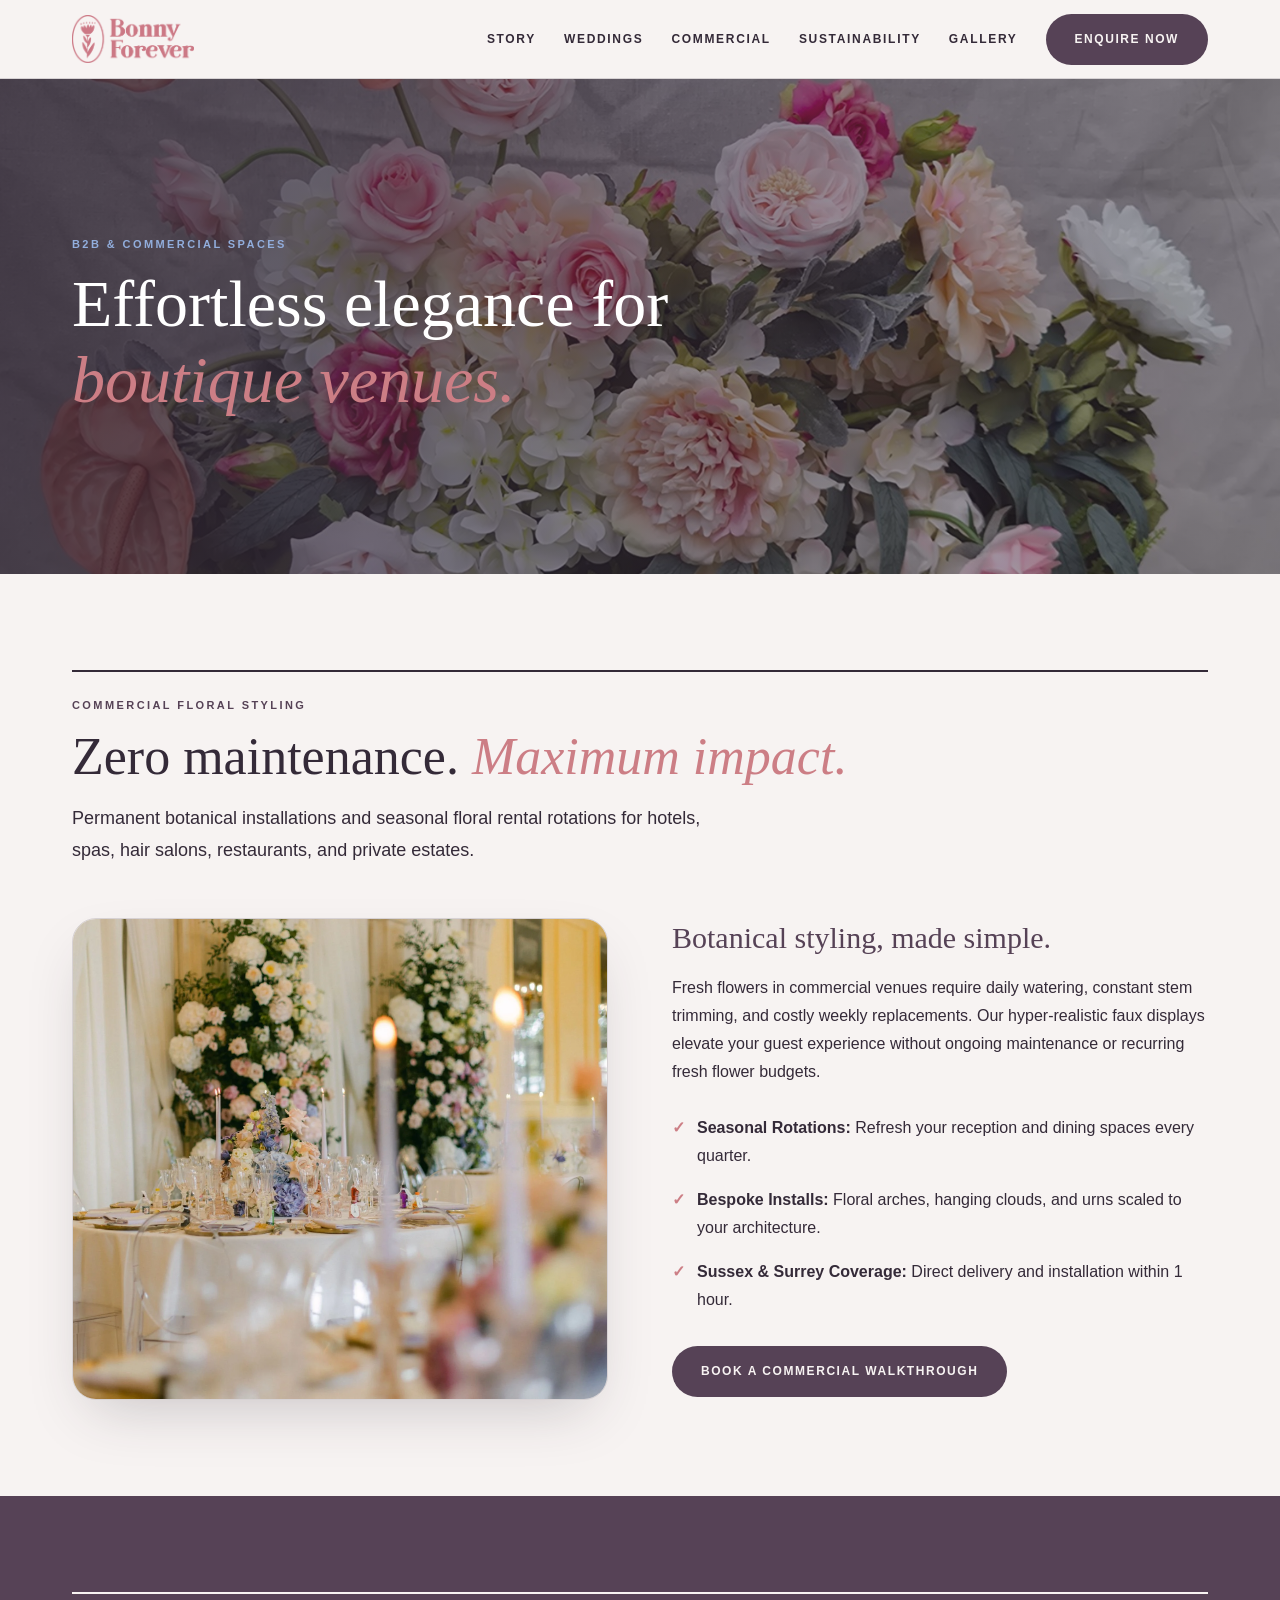
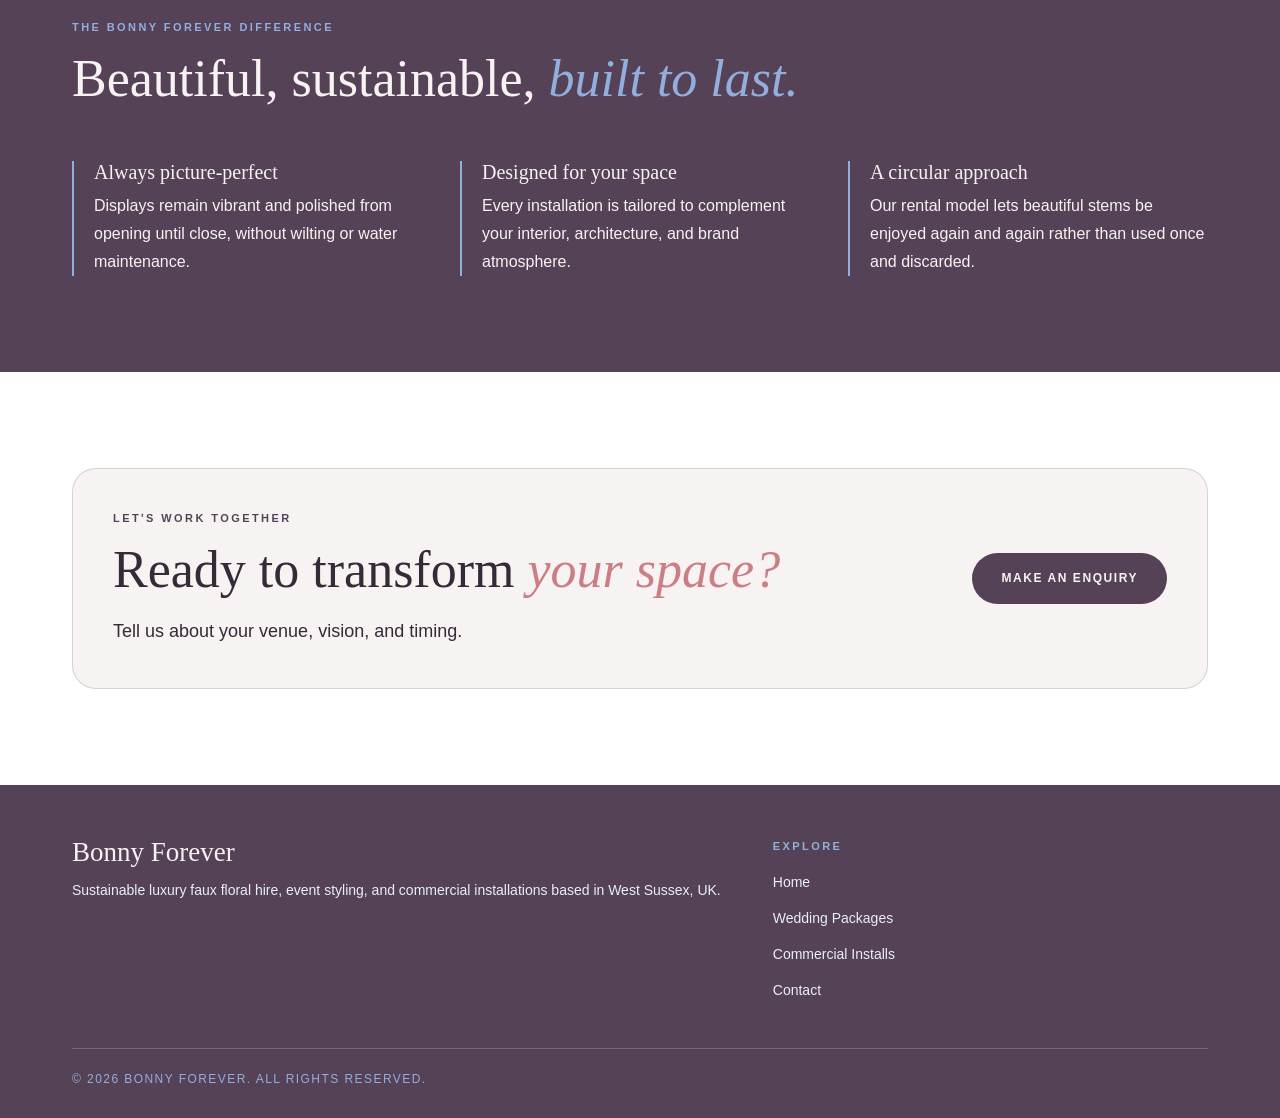
==== site/commercial.html @ a1e6e817 "Restructure into site/ and design-system/ with separate CSS, JS and images - Extract all 33 base64 d" ====
<!DOCTYPE html>
<html lang="en-GB">
<head>
<meta charset="UTF-8">
<meta name="viewport" content="width=device-width, initial-scale=1.0">
<title>Commercial Floral Styling | Bonny Forever</title>
<link rel="stylesheet" href="css/commercial.css">
</head>
<body>
<header><div class="wrap"><div class="nav"><a class="logo" href="index.html" aria-label="Bonny Forever home"><img src="images/logo-pink.png" alt="Bonny Forever"></a><nav><a href="index.html#about">Story</a><a href="weddings.html">Weddings</a><a href="commercial.html">Commercial</a><a href="index.html#sustainability">Sustainability</a><a href="index.html#gallery">Gallery</a><a class="btn btn-primary" href="index.html#contact">Enquire Now</a></nav></div></div></header>
<main>
<section class="hero"><img src="images/crate-anthuriums-roses.jpg" alt="Bonny Forever commercial floral installation"><div class="wrap"><span class="eyebrow">B2B &amp; Commercial Spaces</span><h1>Effortless elegance for <em>boutique venues.</em></h1></div></section>
<section><div class="wrap"><div class="section-head"><span class="eyebrow" style="color:var(--grape)">Commercial Floral Styling</span><h2>Zero maintenance. <em>Maximum impact.</em></h2><p class="lead">Permanent botanical installations and seasonal floral rental rotations for hotels, spas, hair salons, restaurants, and private estates.</p></div><div class="grid"><div class="image-card"><img src="images/wedding-reception-hollyclark.webp" alt="Luxury Bonny Forever floral styling"></div><div class="copy"><h3>Botanical styling, made simple.</h3><p>Fresh flowers in commercial venues require daily watering, constant stem trimming, and costly weekly replacements. Our hyper-realistic faux displays elevate your guest experience without ongoing maintenance or recurring fresh flower budgets.</p><ul class="features"><li><span class="tick">✓</span><span><strong>Seasonal Rotations:</strong> Refresh your reception and dining spaces every quarter.</span></li><li><span class="tick">✓</span><span><strong>Bespoke Installs:</strong> Floral arches, hanging clouds, and urns scaled to your architecture.</span></li><li><span class="tick">✓</span><span><strong>Sussex &amp; Surrey Coverage:</strong> Direct delivery and installation within 1 hour.</span></li></ul><a class="btn btn-primary" href="index.html#contact">Book a Commercial Walkthrough</a></div></div></div></section>
<section class="why"><div class="wrap"><div class="section-head"><span class="eyebrow">The Bonny Forever Difference</span><h2>Beautiful, sustainable, <em>built to last.</em></h2></div><div class="pillars"><div class="pillar"><h3>Always picture-perfect</h3><p>Displays remain vibrant and polished from opening until close, without wilting or water maintenance.</p></div><div class="pillar"><h3>Designed for your space</h3><p>Every installation is tailored to complement your interior, architecture, and brand atmosphere.</p></div><div class="pillar"><h3>A circular approach</h3><p>Our rental model lets beautiful stems be enjoyed again and again rather than used once and discarded.</p></div></div></div></section>
<section class="contact"><div class="wrap"><div class="contact-box"><div><span class="eyebrow" style="color:var(--grape)">Let's work together</span><h2>Ready to transform <em>your space?</em></h2><p class="lead">Tell us about your venue, vision, and timing.</p></div><a class="btn btn-primary" href="index.html#contact">Make an Enquiry</a></div></div></section>
</main>
<footer><div class="wrap"><div class="footer-grid"><div><h3>Bonny Forever</h3><p>Sustainable luxury faux floral hire, event styling, and commercial installations based in West Sussex, UK.</p></div><div><span class="eyebrow">Explore</span><ul><li><a href="index.html">Home</a></li><li><a href="weddings.html">Wedding Packages</a></li><li><a href="commercial.html">Commercial Installs</a></li><li><a href="index.html#contact">Contact</a></li></ul></div></div><div class="footer-bottom">© 2026 Bonny Forever. All rights reserved.</div></div></footer>
</body>
</html>
---- site/css/commercial.css ----
/* commercial.html only. This page was built separately and does not use styles.css. Moved from inline <style>, unchanged. */

:root { --grape:#564256; --ink:#342A38; --rose:#CC7E85; --paper:#F7F3F2; --white:#fff; --wisteria:#92AEDD; --maxw:1200px; --rule:1px solid rgba(52,42,56,.16); }
* { box-sizing:border-box; margin:0; padding:0; }
html { scroll-behavior:smooth; }
body { font-family:Arial, Helvetica, sans-serif; color:var(--ink); background:var(--paper); line-height:1.75; font-size:16px; }
.wrap { max-width:var(--maxw); margin:0 auto; padding:0 32px; }
header { position:sticky; top:0; z-index:10; background:rgba(247,243,242,.96); border-bottom:var(--rule); }
.nav { height:78px; display:flex; justify-content:space-between; align-items:center; gap:24px; }
.logo img { display:block; height:48px; width:auto; }
nav { display:flex; align-items:center; gap:28px; }
nav a { color:var(--ink); text-decoration:none; font-size:12px; font-weight:600; text-transform:uppercase; letter-spacing:.14em; }
nav a:hover { color:var(--rose); }
.btn { display:inline-flex; justify-content:center; align-items:center; padding:14px 28px; border-radius:999px; border:1px solid transparent; text-decoration:none; font-weight:600; font-size:12px; text-transform:uppercase; letter-spacing:.13em; transition:.2s; }
.btn-primary { color:var(--paper); background:var(--grape); }
.btn-primary:hover { background:var(--ink); transform:translateY(-2px); }
.hero { min-height:46vh; position:relative; display:flex; align-items:center; overflow:hidden; color:#fff; }
.hero img { position:absolute; inset:0; height:100%; width:100%; object-fit:cover; }
.hero:after { content:''; position:absolute; inset:0; background:linear-gradient(90deg,rgba(52,42,56,.82),rgba(52,42,56,.38)); }
.hero .wrap { position:relative; z-index:1; width:100%; padding-top:60px; padding-bottom:60px; }
.eyebrow { font-size:11px; letter-spacing:.22em; text-transform:uppercase; font-weight:700; color:var(--wisteria); display:block; margin-bottom:12px; }
h1,h2,h3 { font-family:Georgia, 'Times New Roman', serif; font-weight:400; line-height:1.15; }
h1 { max-width:760px; font-size:clamp(40px,6vw,66px); }
h1 em,h2 em { color:var(--rose); font-weight:400; }
section { padding:96px 0; }
.section-head { border-top:2px solid var(--ink); padding-top:24px; margin-bottom:52px; }
h2 { font-size:clamp(34px,4.5vw,52px); margin-bottom:16px; }
.lead { max-width:65ch; font-size:18px; }
.grid { display:grid; grid-template-columns:1fr 1fr; gap:64px; align-items:center; }
.image-card { overflow:hidden; border:var(--rule); border-radius:24px; box-shadow:0 24px 60px -20px rgba(52,42,56,.25); }
.image-card img { display:block; height:100%; width:100%; min-height:480px; object-fit:cover; }
.copy h3 { color:var(--grape); font-size:30px; margin-bottom:18px; }
.copy p { margin-bottom:18px; }
.features { list-style:none; margin:28px 0 32px; }
.features li { display:flex; gap:12px; margin-bottom:16px; }
.tick { color:var(--rose); font-weight:bold; }
.why { background:var(--grape); color:var(--paper); }
.why .section-head { border-top-color:var(--paper); }
.why h2 em { color:var(--wisteria); }
.pillars { display:grid; grid-template-columns:repeat(3,1fr); gap:28px; }
.pillar { border-left:2px solid var(--wisteria); padding-left:20px; }
.pillar h3 { font-size:20px; margin-bottom:8px; }
.contact { background:#fff; }
.contact-box { display:flex; flex-wrap:wrap; justify-content:space-between; align-items:center; gap:28px; padding:40px; background:var(--paper); border:var(--rule); border-radius:24px; }
footer { background:var(--grape); color:var(--paper); padding:52px 0 28px; }
.footer-grid { display:grid; grid-template-columns:1.5fr 1fr; gap:48px; }
footer h3 { font-size:27px; margin-bottom:10px; }
footer p, footer a { color:#e9eef8; font-size:14px; text-decoration:none; }
footer ul { list-style:none; } footer li { margin-bottom:8px; }
.footer-bottom { border-top:1px solid rgba(255,255,255,.2); margin-top:36px; padding-top:20px; color:var(--wisteria); font-size:12px; letter-spacing:.12em; text-transform:uppercase; }
@media(max-width:800px) { .wrap { padding:0 20px; } nav { display:none; } section { padding:70px 0; } .grid,.pillars,.footer-grid { grid-template-columns:1fr; gap:34px; } .image-card img { min-height:320px; } .hero { min-height:42vh; } }
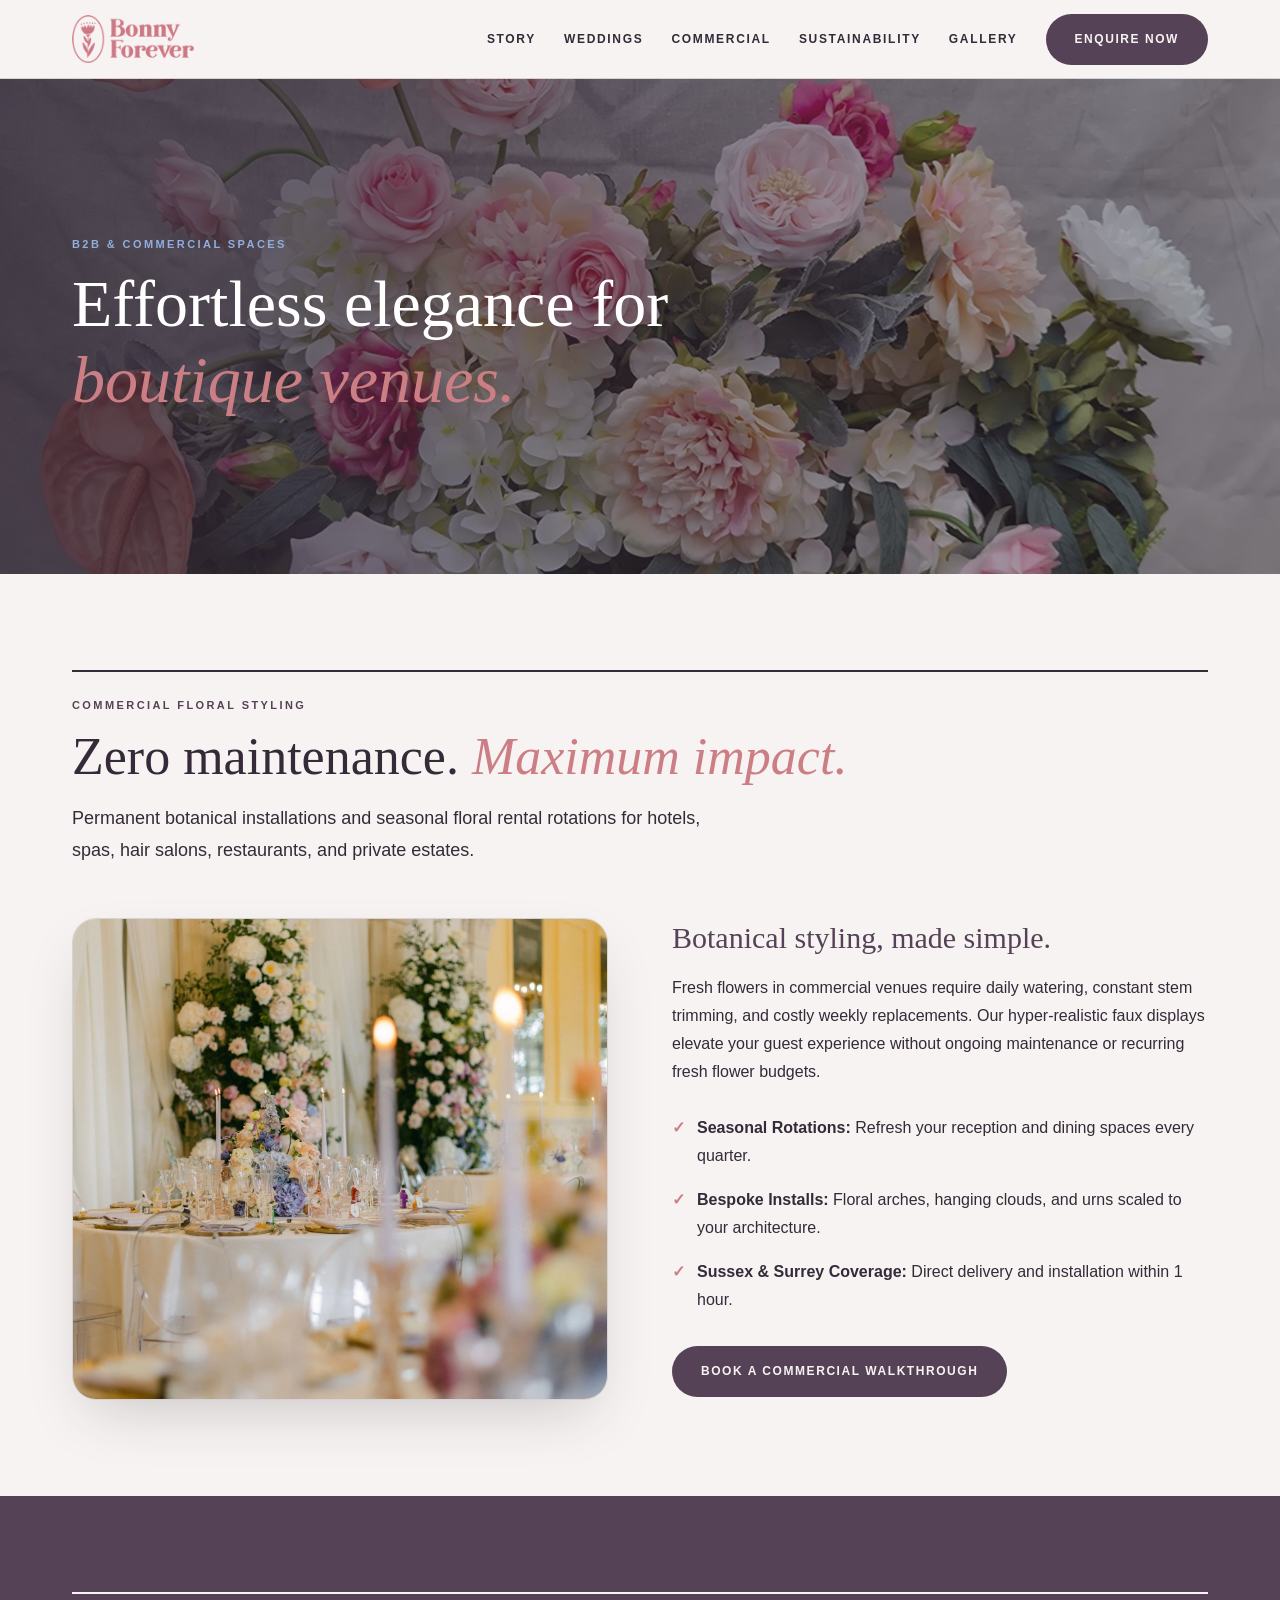
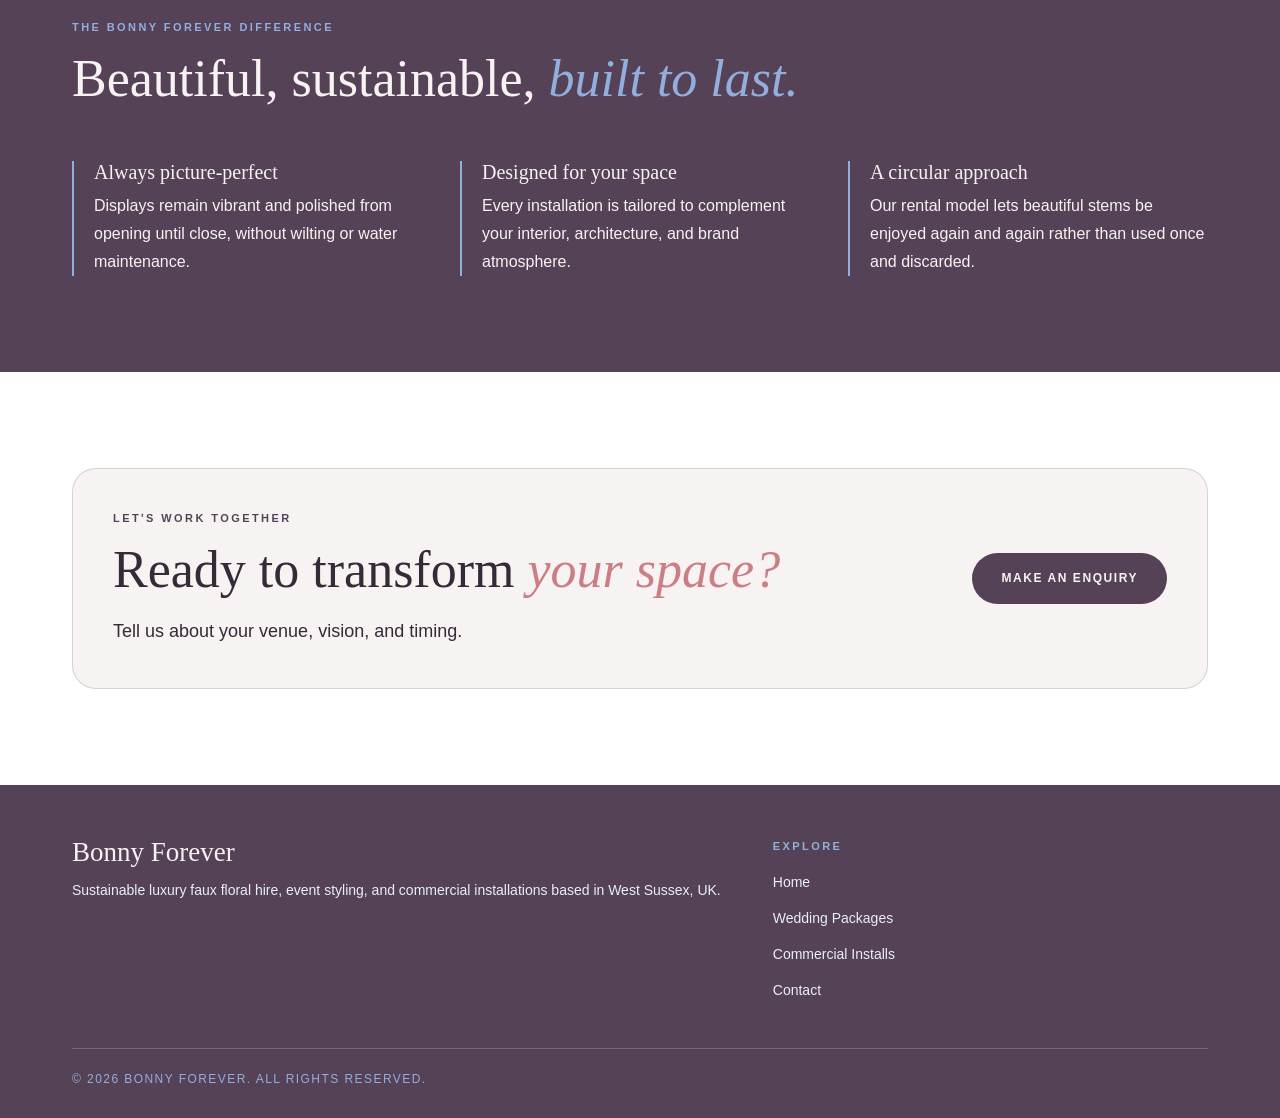
==== commit b67872cc: "Optimise images, add lazy loading, fix alt text, add favicon and share tags Images - Re-encode the 7" ====
--- a/site/commercial.html
+++ b/site/commercial.html
@@ -4,16 +4,32 @@
 <meta charset="UTF-8">
 <meta name="viewport" content="width=device-width, initial-scale=1.0">
 <title>Commercial Floral Styling | Bonny Forever</title>
+<meta name="description" content="Zero-maintenance faux floral installations and seasonal rotations for hotels, spas, salons, restaurants and estates across Sussex and Surrey.">
+<link rel="icon" href="favicon.ico">
+<link rel="apple-touch-icon" href="apple-touch-icon.png">
+<!-- Social sharing (Open Graph). Absolute URLs: update them if the domain changes. -->
+<meta property="og:type" content="website">
+<meta property="og:site_name" content="Bonny Forever">
+<meta property="og:locale" content="en_GB">
+<meta property="og:title" content="Commercial Floral Styling | Bonny Forever">
+<meta property="og:description" content="Zero-maintenance faux floral installations and seasonal rotations for hotels, spas, salons, restaurants and estates across Sussex and Surrey.">
+<meta property="og:url" content="https://bonnyforever.co.uk/commercial.html">
+<meta property="og:image" content="https://bonnyforever.co.uk/images/social/share-commercial.jpg">
+<meta property="og:image:width" content="1200">
+<meta property="og:image:height" content="630">
+<meta property="og:image:alt" content="Faux arrangement of coral anthuriums and pink roses on a wooden crate">
+<meta name="twitter:card" content="summary_large_image">
 <link rel="stylesheet" href="css/commercial.css">
 </head>
 <body>
-<header><div class="wrap"><div class="nav"><a class="logo" href="index.html" aria-label="Bonny Forever home"><img src="images/logo-pink.png" alt="Bonny Forever"></a><nav><a href="index.html#about">Story</a><a href="weddings.html">Weddings</a><a href="commercial.html">Commercial</a><a href="index.html#sustainability">Sustainability</a><a href="index.html#gallery">Gallery</a><a class="btn btn-primary" href="index.html#contact">Enquire Now</a></nav></div></div></header>
+<header><div class="wrap"><div class="nav"><a class="logo" href="index.html" aria-label="Bonny Forever home"><img src="images/logo-pink.png" alt="Bonny Forever" width="280" height="110"></a><button type="button" class="nav-toggle" aria-expanded="false" aria-controls="main-nav" aria-label="Menu"><span class="nav-toggle-bars"></span></button><nav id="main-nav"><a href="index.html#about">Story</a><a href="weddings.html">Weddings</a><a href="commercial.html">Commercial</a><a href="index.html#sustainability">Sustainability</a><a href="index.html#gallery">Gallery</a><a class="btn btn-primary" href="index.html#contact">Enquire Now</a></nav></div></div></header>
 <main>
-<section class="hero"><img src="images/crate-anthuriums-roses.jpg" alt="Bonny Forever commercial floral installation"><div class="wrap"><span class="eyebrow">B2B &amp; Commercial Spaces</span><h1>Effortless elegance for <em>boutique venues.</em></h1></div></section>
-<section><div class="wrap"><div class="section-head"><span class="eyebrow" style="color:var(--grape)">Commercial Floral Styling</span><h2>Zero maintenance. <em>Maximum impact.</em></h2><p class="lead">Permanent botanical installations and seasonal floral rental rotations for hotels, spas, hair salons, restaurants, and private estates.</p></div><div class="grid"><div class="image-card"><img src="images/wedding-reception-hollyclark.webp" alt="Luxury Bonny Forever floral styling"></div><div class="copy"><h3>Botanical styling, made simple.</h3><p>Fresh flowers in commercial venues require daily watering, constant stem trimming, and costly weekly replacements. Our hyper-realistic faux displays elevate your guest experience without ongoing maintenance or recurring fresh flower budgets.</p><ul class="features"><li><span class="tick">✓</span><span><strong>Seasonal Rotations:</strong> Refresh your reception and dining spaces every quarter.</span></li><li><span class="tick">✓</span><span><strong>Bespoke Installs:</strong> Floral arches, hanging clouds, and urns scaled to your architecture.</span></li><li><span class="tick">✓</span><span><strong>Sussex &amp; Surrey Coverage:</strong> Direct delivery and installation within 1 hour.</span></li></ul><a class="btn btn-primary" href="index.html#contact">Book a Commercial Walkthrough</a></div></div></div></section>
+<section class="hero"><img src="images/crate-anthuriums-roses.jpg" alt="Bonny Forever commercial floral installation" width="1500" height="2000"><div class="wrap"><span class="eyebrow">B2B &amp; Commercial Spaces</span><h1>Effortless elegance for <em>boutique venues.</em></h1></div></section>
+<section><div class="wrap"><div class="section-head"><span class="eyebrow" style="color:var(--grape)">Commercial Floral Styling</span><h2>Zero maintenance. <em>Maximum impact.</em></h2><p class="lead">Permanent botanical installations and seasonal floral rental rotations for hotels, spas, hair salons, restaurants, and private estates.</p></div><div class="grid"><div class="image-card"><img src="images/wedding-reception-hollyclark.webp" alt="Luxury Bonny Forever floral styling" width="2048" height="1463"></div><div class="copy"><h3>Botanical styling, made simple.</h3><p>Fresh flowers in commercial venues require daily watering, constant stem trimming, and costly weekly replacements. Our hyper-realistic faux displays elevate your guest experience without ongoing maintenance or recurring fresh flower budgets.</p><ul class="features"><li><span class="tick">✓</span><span><strong>Seasonal Rotations:</strong> Refresh your reception and dining spaces every quarter.</span></li><li><span class="tick">✓</span><span><strong>Bespoke Installs:</strong> Floral arches, hanging clouds, and urns scaled to your architecture.</span></li><li><span class="tick">✓</span><span><strong>Sussex &amp; Surrey Coverage:</strong> Direct delivery and installation within 1 hour.</span></li></ul><a class="btn btn-primary" href="index.html#contact">Book a Commercial Walkthrough</a></div></div></div></section>
 <section class="why"><div class="wrap"><div class="section-head"><span class="eyebrow">The Bonny Forever Difference</span><h2>Beautiful, sustainable, <em>built to last.</em></h2></div><div class="pillars"><div class="pillar"><h3>Always picture-perfect</h3><p>Displays remain vibrant and polished from opening until close, without wilting or water maintenance.</p></div><div class="pillar"><h3>Designed for your space</h3><p>Every installation is tailored to complement your interior, architecture, and brand atmosphere.</p></div><div class="pillar"><h3>A circular approach</h3><p>Our rental model lets beautiful stems be enjoyed again and again rather than used once and discarded.</p></div></div></div></section>
 <section class="contact"><div class="wrap"><div class="contact-box"><div><span class="eyebrow" style="color:var(--grape)">Let's work together</span><h2>Ready to transform <em>your space?</em></h2><p class="lead">Tell us about your venue, vision, and timing.</p></div><a class="btn btn-primary" href="index.html#contact">Make an Enquiry</a></div></div></section>
 </main>
 <footer><div class="wrap"><div class="footer-grid"><div><h3>Bonny Forever</h3><p>Sustainable luxury faux floral hire, event styling, and commercial installations based in West Sussex, UK.</p></div><div><span class="eyebrow">Explore</span><ul><li><a href="index.html">Home</a></li><li><a href="weddings.html">Wedding Packages</a></li><li><a href="commercial.html">Commercial Installs</a></li><li><a href="index.html#contact">Contact</a></li></ul></div></div><div class="footer-bottom">© 2026 Bonny Forever. All rights reserved.</div></div></footer>
+<script src="js/main.js"></script>
 </body>
 </html>
--- a/site/css/commercial.css
+++ b/site/css/commercial.css
@@ -49,3 +49,14 @@
 footer ul { list-style:none; } footer li { margin-bottom:8px; }
 .footer-bottom { border-top:1px solid rgba(255,255,255,.2); margin-top:36px; padding-top:20px; color:var(--wisteria); font-size:12px; letter-spacing:.12em; text-transform:uppercase; }
 @media(max-width:800px) { .wrap { padding:0 20px; } nav { display:none; } section { padding:70px 0; } .grid,.pillars,.footer-grid { grid-template-columns:1fr; gap:34px; } .image-card img { min-height:320px; } .hero { min-height:42vh; } }
+
+/* MOBILE MENU (800px and below; opened/closed by js/main.js). Minimal stopgap copy of the
+   styles.css menu: delete this block when this page is rebuilt on styles.css. */
+.nav-toggle { display:none; position:relative; width:44px; height:44px; margin-right:-11px; padding:0; border:none; border-radius:10px; background:transparent; color:var(--ink); cursor:pointer; }
+.nav-toggle:focus-visible { outline:2px solid var(--grape); outline-offset:2px; }
+.nav-toggle-bars, .nav-toggle-bars::before, .nav-toggle-bars::after { position:absolute; left:11px; width:22px; height:1.5px; background:currentColor; transition:transform .28s cubic-bezier(.16,1,.3,1), background-color .2s; }
+.nav-toggle-bars { top:calc(50% - .75px); } .nav-toggle-bars::before, .nav-toggle-bars::after { content:''; left:0; }
+.nav-toggle-bars::before { top:-7px; } .nav-toggle-bars::after { top:7px; }
+.nav-open .nav-toggle-bars { background-color:transparent; }
+.nav-open .nav-toggle-bars::before { transform:translateY(7px) rotate(45deg); } .nav-open .nav-toggle-bars::after { transform:translateY(-7px) rotate(-45deg); }
+@media(max-width:800px) { .nav-toggle { display:block; } header.nav-open nav { display:flex; position:absolute; top:calc(100% + 1px); left:0; right:0; flex-direction:column; align-items:stretch; gap:0; padding:8px 20px 24px; background:var(--paper); border-bottom:var(--rule); box-shadow:0 20px 48px -16px rgba(52,42,56,.18); } header.nav-open nav a:not(.btn) { padding:16px 0; border-bottom:var(--rule); } header.nav-open nav .btn { margin-top:24px; } }
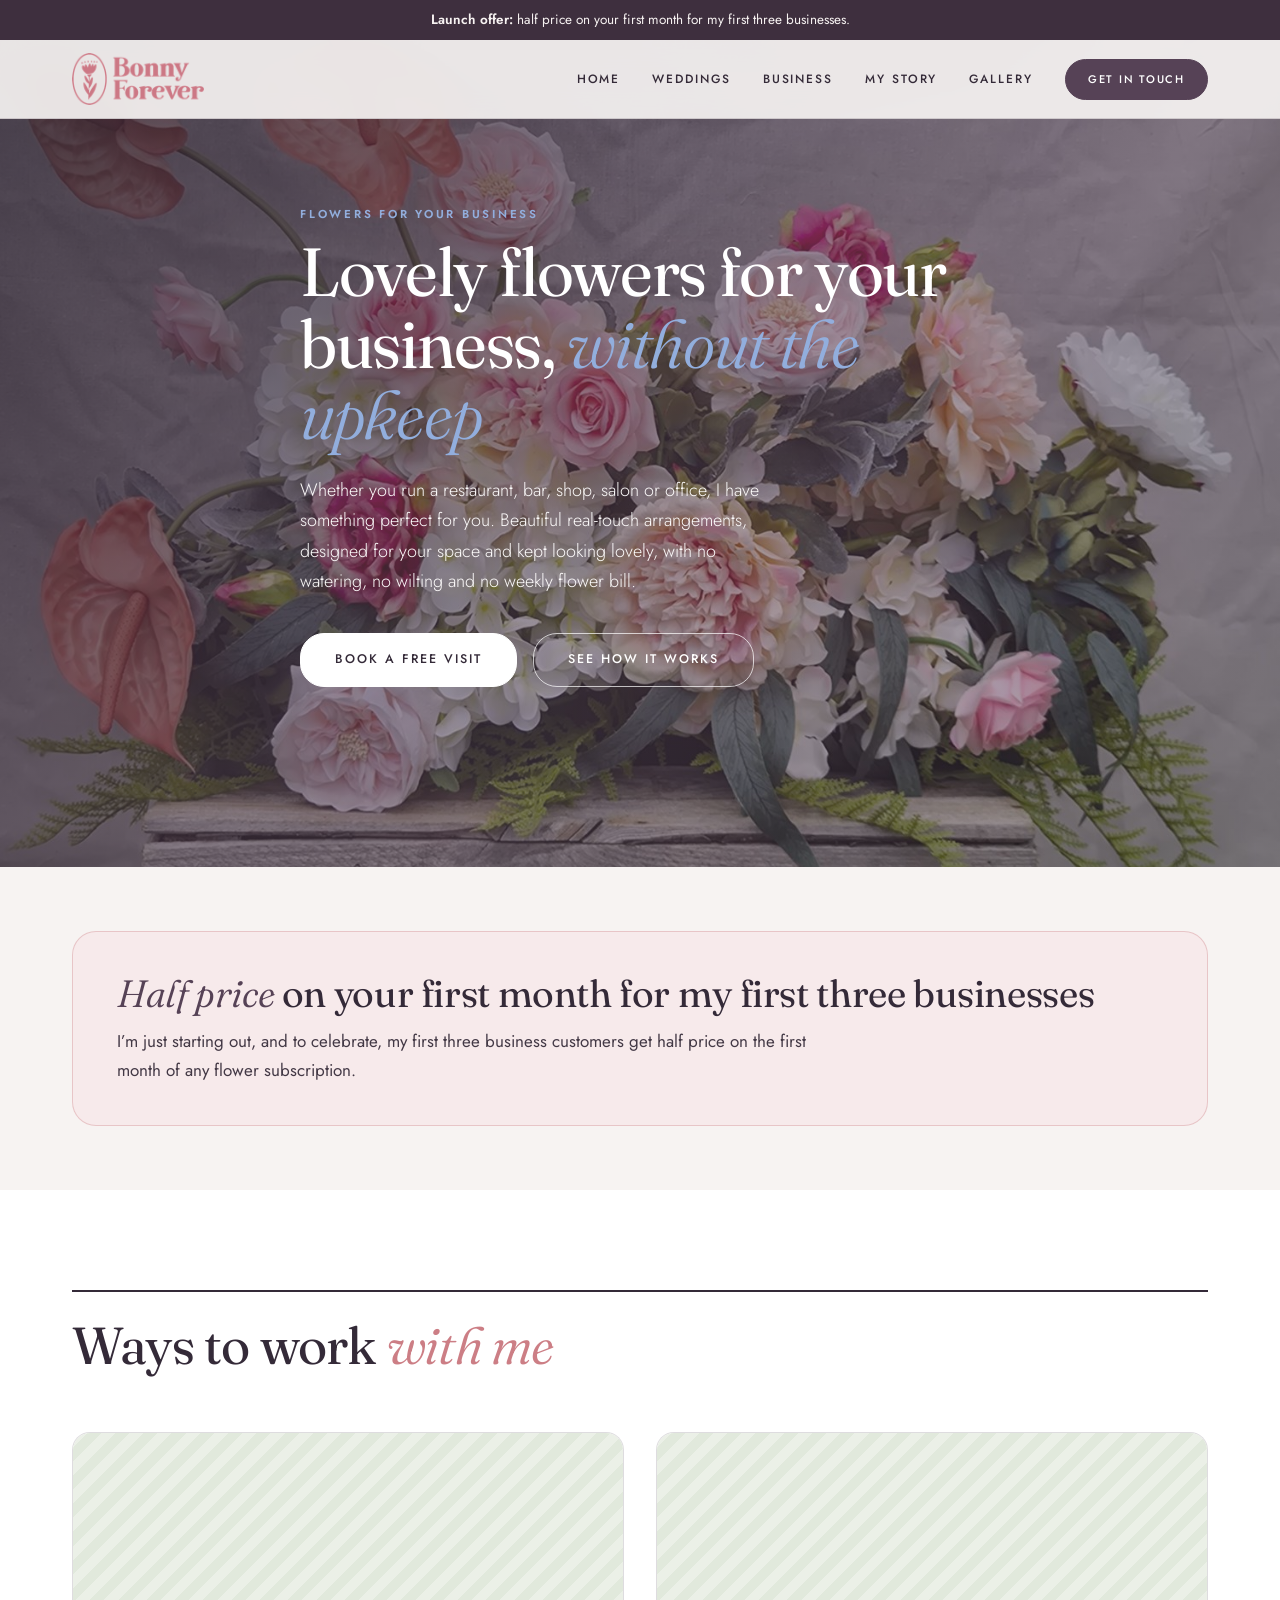
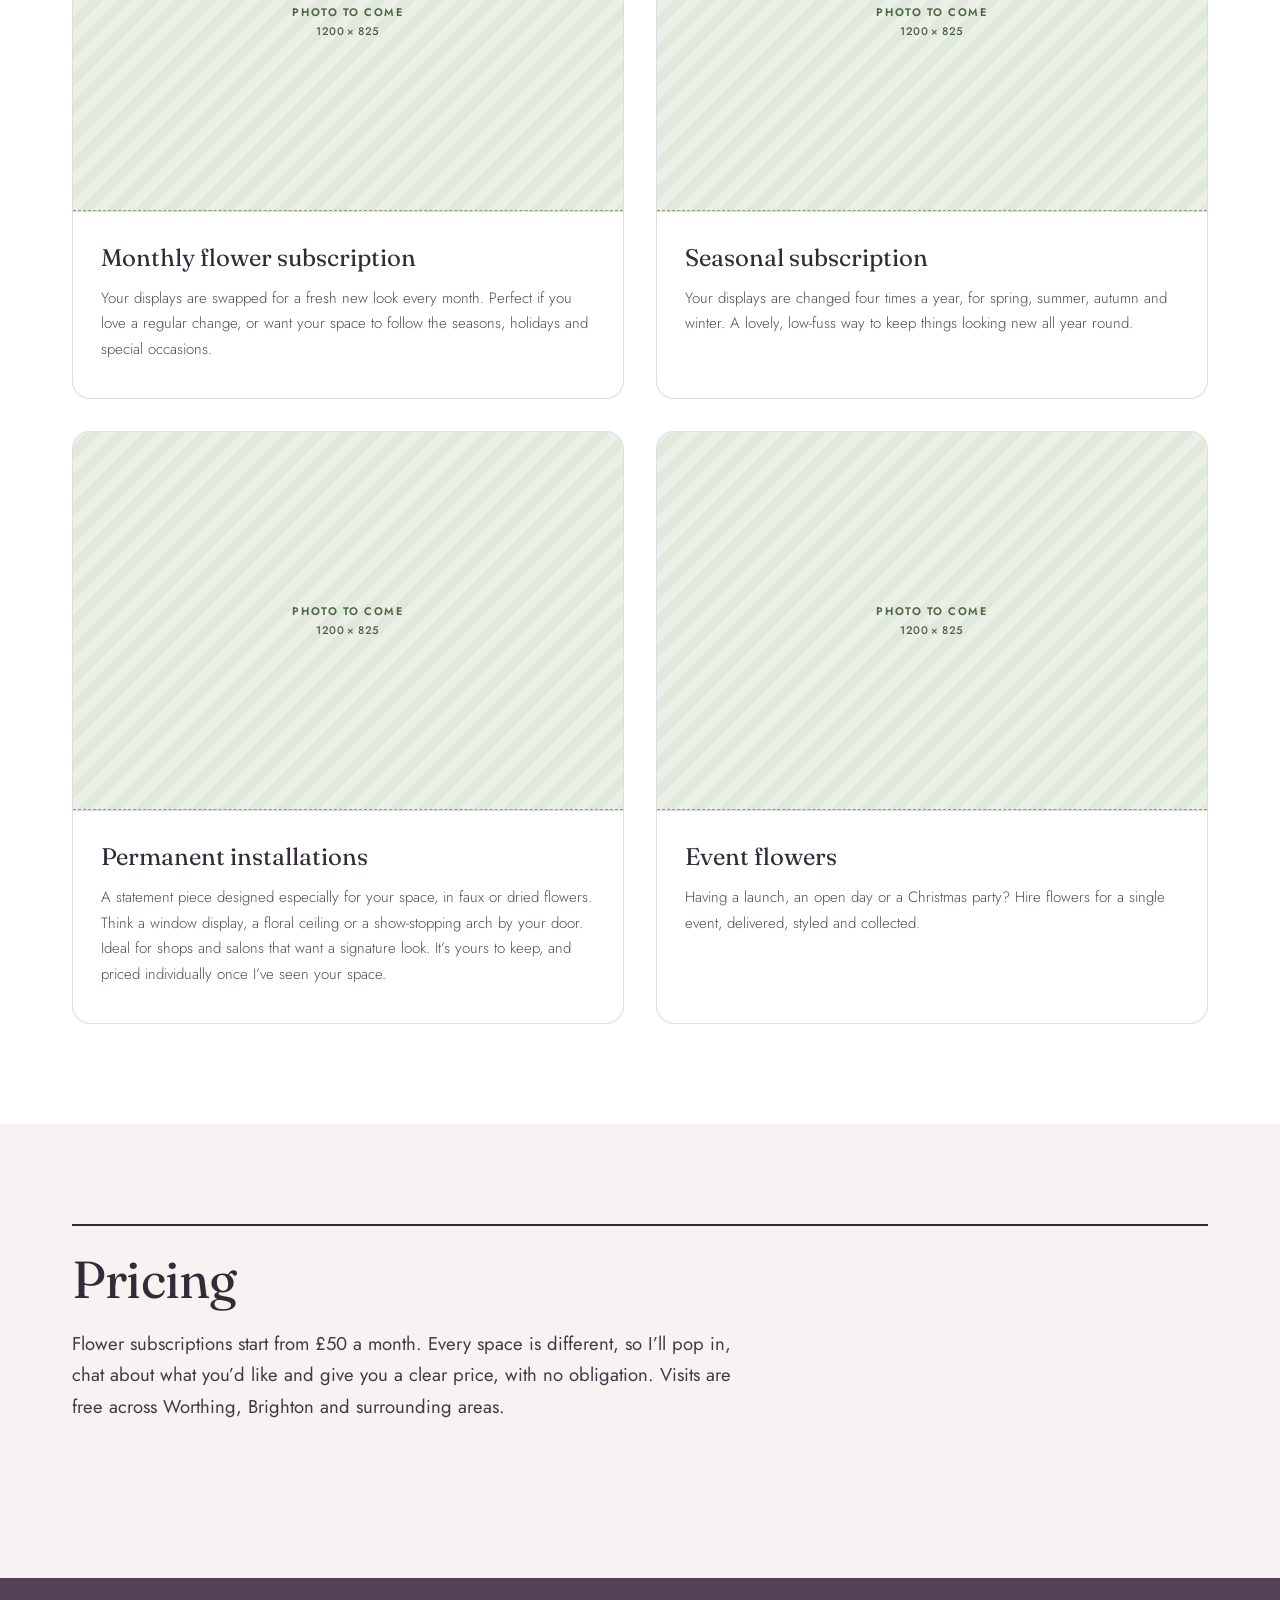
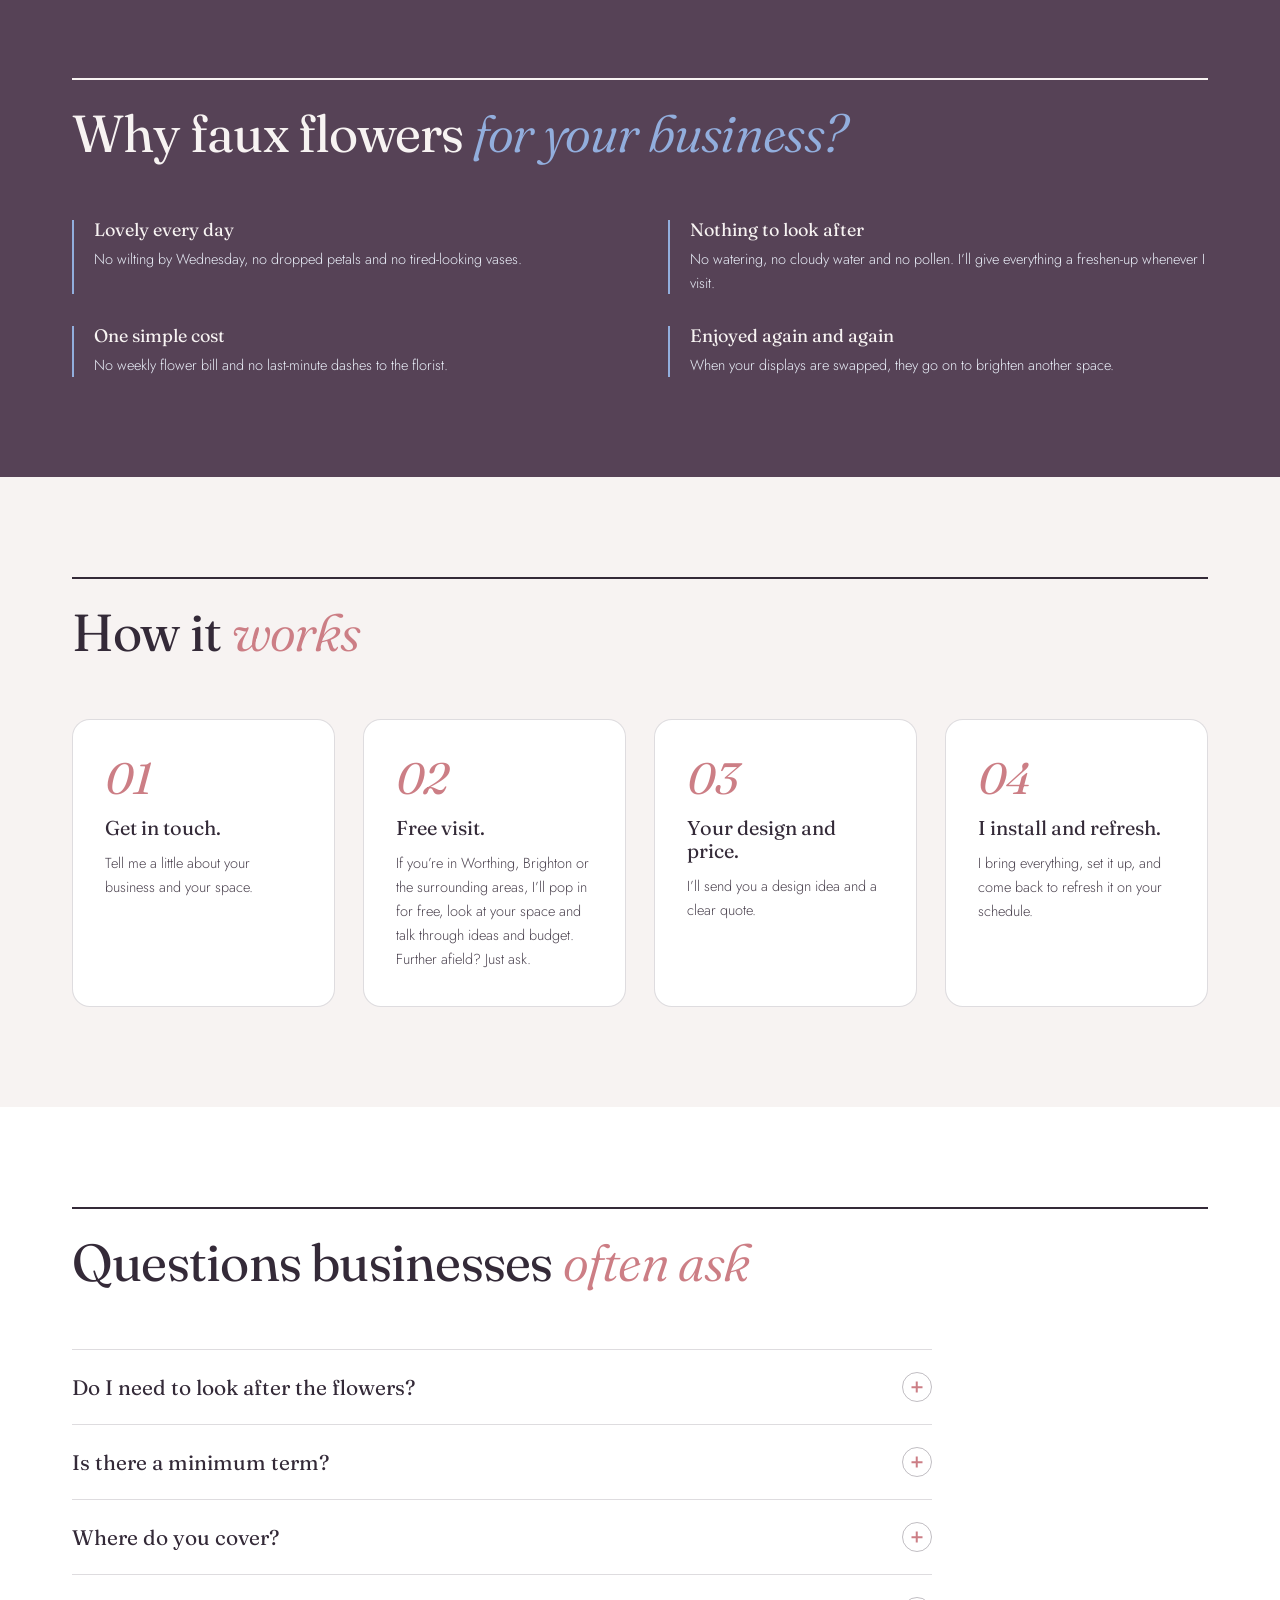
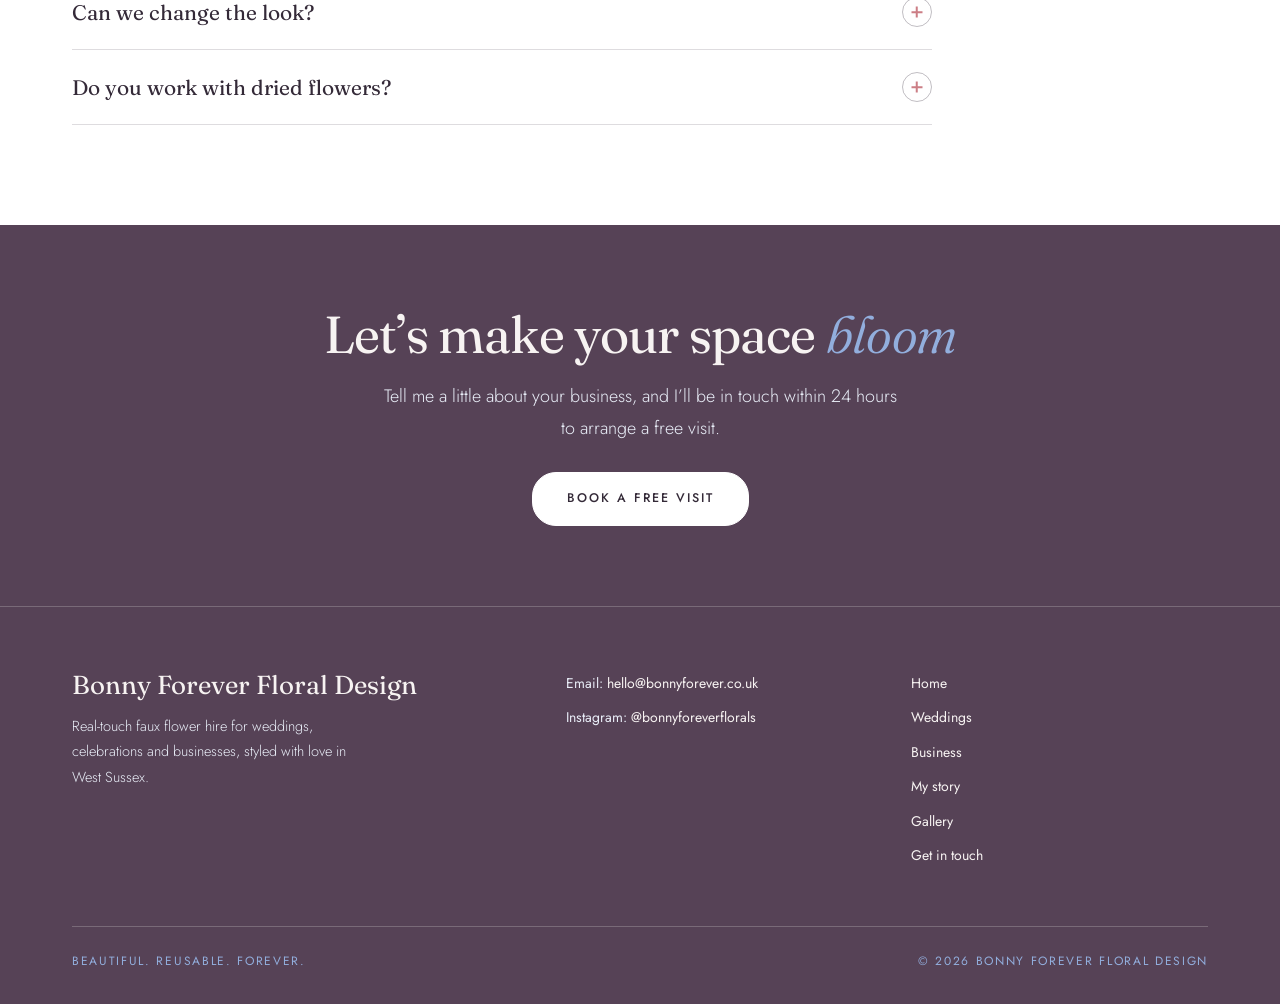
==== commit 9881c176: "Business: rebuild commercial.html on the shared styles from the owner's brief Business page (docs/co" ====
--- a/site/commercial.html
+++ b/site/commercial.html
@@ -3,33 +3,263 @@
 <head>
 <meta charset="UTF-8">
 <meta name="viewport" content="width=device-width, initial-scale=1.0">
-<title>Commercial Floral Styling | Bonny Forever</title>
-<meta name="description" content="Zero-maintenance faux floral installations and seasonal rotations for hotels, spas, salons, restaurants and estates across Sussex and Surrey.">
+<title>Faux Flowers for Businesses | Bonny Forever Floral Design</title>
+<meta name="description" content="Real-touch faux flower subscriptions and installations for restaurants, bars, shops, salons and offices across Sussex, Surrey and Kent. From £50 a month.">
 <link rel="icon" href="favicon.ico">
 <link rel="apple-touch-icon" href="apple-touch-icon.png">
 <!-- Social sharing (Open Graph). Absolute URLs: update them if the domain changes. -->
 <meta property="og:type" content="website">
-<meta property="og:site_name" content="Bonny Forever">
+<meta property="og:site_name" content="Bonny Forever Floral Design">
 <meta property="og:locale" content="en_GB">
-<meta property="og:title" content="Commercial Floral Styling | Bonny Forever">
-<meta property="og:description" content="Zero-maintenance faux floral installations and seasonal rotations for hotels, spas, salons, restaurants and estates across Sussex and Surrey.">
+<meta property="og:title" content="Faux Flowers for Businesses | Bonny Forever Floral Design">
+<meta property="og:description" content="Real-touch faux flower subscriptions and installations for restaurants, bars, shops, salons and offices across Sussex, Surrey and Kent. From £50 a month.">
 <meta property="og:url" content="https://bonnyforever.co.uk/commercial.html">
 <meta property="og:image" content="https://bonnyforever.co.uk/images/social/share-commercial.jpg">
 <meta property="og:image:width" content="1200">
 <meta property="og:image:height" content="630">
 <meta property="og:image:alt" content="Faux arrangement of coral anthuriums and pink roses on a wooden crate">
 <meta name="twitter:card" content="summary_large_image">
-<link rel="stylesheet" href="css/commercial.css">
+<link rel="preconnect" href="https://fonts.googleapis.com">
+<link rel="preconnect" href="https://fonts.gstatic.com" crossorigin>
+<link href="https://fonts.googleapis.com/css2?family=Fraunces:ital,opsz,wght,SOFT@0,9..144,300..600,100;1,9..144,300..600,100&family=Jost:wght@300;400;500;600&display=swap" rel="stylesheet">
+<link rel="stylesheet" href="css/styles.css">
 </head>
 <body>
-<header><div class="wrap"><div class="nav"><a class="logo" href="index.html" aria-label="Bonny Forever home"><img src="images/logo-pink.png" alt="Bonny Forever" width="280" height="110"></a><button type="button" class="nav-toggle" aria-expanded="false" aria-controls="main-nav" aria-label="Menu"><span class="nav-toggle-bars"></span></button><nav id="main-nav"><a href="index.html#about">Story</a><a href="weddings.html">Weddings</a><a href="commercial.html">Commercial</a><a href="index.html#sustainability">Sustainability</a><a href="index.html#gallery">Gallery</a><a class="btn btn-primary" href="index.html#contact">Enquire Now</a></nav></div></div></header>
+
+<!-- OFFER BANNER -->
+<a class="offer-banner" href="#offer"><strong>Launch offer:</strong> half price on your first month for my first three businesses.</a>
+
+<!-- SITE HEADER -->
+<header class="site-header">
+  <div class="wrap">
+    <div class="nav-inner">
+      <a href="index.html" class="brand-mark">
+        <img src="images/logo-pink.png" alt="Bonny Forever Floral Design" width="280" height="110">
+      </a>
+      <button type="button" class="nav-toggle" aria-expanded="false" aria-controls="main-nav" aria-label="Menu"><span class="nav-toggle-bars"></span></button>
+      <nav class="main-nav" id="main-nav" aria-label="Main">
+        <a href="index.html">Home</a>
+        <a href="weddings.html">Weddings</a>
+        <a href="commercial.html" aria-current="page">Business</a>
+        <a href="index.html#about">My story</a>
+        <a href="index.html#gallery">Gallery</a>
+        <a href="index.html?enquiry=business#contact" class="btn btn-primary btn-nav">Get in touch</a>
+      </nav>
+    </div>
+  </div>
+</header>
+
 <main>
-<section class="hero"><img src="images/crate-anthuriums-roses.jpg" alt="Bonny Forever commercial floral installation" width="1500" height="2000"><div class="wrap"><span class="eyebrow">B2B &amp; Commercial Spaces</span><h1>Effortless elegance for <em>boutique venues.</em></h1></div></section>
-<section><div class="wrap"><div class="section-head"><span class="eyebrow" style="color:var(--grape)">Commercial Floral Styling</span><h2>Zero maintenance. <em>Maximum impact.</em></h2><p class="lead">Permanent botanical installations and seasonal floral rental rotations for hotels, spas, hair salons, restaurants, and private estates.</p></div><div class="grid"><div class="image-card"><img src="images/wedding-reception-hollyclark.webp" alt="Luxury Bonny Forever floral styling" width="2048" height="1463"></div><div class="copy"><h3>Botanical styling, made simple.</h3><p>Fresh flowers in commercial venues require daily watering, constant stem trimming, and costly weekly replacements. Our hyper-realistic faux displays elevate your guest experience without ongoing maintenance or recurring fresh flower budgets.</p><ul class="features"><li><span class="tick">✓</span><span><strong>Seasonal Rotations:</strong> Refresh your reception and dining spaces every quarter.</span></li><li><span class="tick">✓</span><span><strong>Bespoke Installs:</strong> Floral arches, hanging clouds, and urns scaled to your architecture.</span></li><li><span class="tick">✓</span><span><strong>Sussex &amp; Surrey Coverage:</strong> Direct delivery and installation within 1 hour.</span></li></ul><a class="btn btn-primary" href="index.html#contact">Book a Commercial Walkthrough</a></div></div></div></section>
-<section class="why"><div class="wrap"><div class="section-head"><span class="eyebrow">The Bonny Forever Difference</span><h2>Beautiful, sustainable, <em>built to last.</em></h2></div><div class="pillars"><div class="pillar"><h3>Always picture-perfect</h3><p>Displays remain vibrant and polished from opening until close, without wilting or water maintenance.</p></div><div class="pillar"><h3>Designed for your space</h3><p>Every installation is tailored to complement your interior, architecture, and brand atmosphere.</p></div><div class="pillar"><h3>A circular approach</h3><p>Our rental model lets beautiful stems be enjoyed again and again rather than used once and discarded.</p></div></div></div></section>
-<section class="contact"><div class="wrap"><div class="contact-box"><div><span class="eyebrow" style="color:var(--grape)">Let's work together</span><h2>Ready to transform <em>your space?</em></h2><p class="lead">Tell us about your venue, vision, and timing.</p></div><a class="btn btn-primary" href="index.html#contact">Make an Enquiry</a></div></div></section>
+
+<!-- HERO -->
+<section class="hero hero-short">
+  <div class="hero-bg">
+    <img src="images/crate-anthuriums-roses.jpg" alt="Faux arrangement of coral anthuriums and pink roses on a wooden crate" width="1500" height="2000">
+  </div>
+  <div class="wrap">
+    <div class="hero-content">
+      <span class="eyebrow light">Flowers for your business</span>
+      <h1>Lovely flowers for your business, <em>without the upkeep</em></h1>
+      <p>Whether you run a restaurant, bar, shop, salon or office, I have something perfect for you. Beautiful real-touch arrangements, designed for your space and kept looking lovely, with no watering, no wilting and no weekly flower bill.</p>
+      <div class="hero-btns">
+        <a href="index.html?enquiry=business#contact" class="btn btn-light">Book a free visit</a>
+        <a href="#how-it-works" class="btn btn-light-outline">See how it works</a>
+      </div>
+    </div>
+  </div>
+</section>
+
+<!-- LAUNCH OFFER -->
+<section id="offer" class="offer-section">
+  <div class="wrap">
+    <div class="offer-panel">
+      <h2><em>Half price</em> on your first month for my first three businesses</h2>
+      <p>I&rsquo;m just starting out, and to celebrate, my first three business customers get half price on the first month of any flower subscription.</p>
+    </div>
+  </div>
+</section>
+
+<!-- WAYS TO WORK WITH ME -->
+<section id="services" class="section-white">
+  <div class="wrap">
+    <div class="sec-head">
+      <h2 class="sec-title">Ways to work <em>with me</em></h2>
+    </div>
+    <div class="service-grid">
+      <article class="service-card">
+        <div class="service-img"><span class="photo-placeholder" aria-hidden="true">Photo to come<small>1200 &times; 825</small></span></div>
+        <div class="service-body">
+          <h3>Monthly flower subscription</h3>
+          <p>Your displays are swapped for a fresh new look every month. Perfect if you love a regular change, or want your space to follow the seasons, holidays and special occasions.</p>
+        </div>
+      </article>
+      <article class="service-card">
+        <div class="service-img"><span class="photo-placeholder" aria-hidden="true">Photo to come<small>1200 &times; 825</small></span></div>
+        <div class="service-body">
+          <h3>Seasonal subscription</h3>
+          <p>Your displays are changed four times a year, for spring, summer, autumn and winter. A lovely, low-fuss way to keep things looking new all year round.</p>
+        </div>
+      </article>
+      <article class="service-card">
+        <div class="service-img"><span class="photo-placeholder" aria-hidden="true">Photo to come<small>1200 &times; 825</small></span></div>
+        <div class="service-body">
+          <h3>Permanent installations</h3>
+          <p>A statement piece designed especially for your space, in faux or dried flowers. Think a window display, a floral ceiling or a show-stopping arch by your door. Ideal for shops and salons that want a signature look. It&rsquo;s yours to keep, and priced individually once I&rsquo;ve seen your space.</p>
+        </div>
+      </article>
+      <article class="service-card">
+        <div class="service-img"><span class="photo-placeholder" aria-hidden="true">Photo to come<small>1200 &times; 825</small></span></div>
+        <div class="service-body">
+          <h3>Event flowers</h3>
+          <p>Having a launch, an open day or a Christmas party? Hire flowers for a single event, delivered, styled and collected.</p>
+        </div>
+      </article>
+    </div>
+  </div>
+</section>
+
+<!-- PRICING -->
+<section id="pricing">
+  <div class="wrap">
+    <div class="sec-head">
+      <h2 class="sec-title">Pricing</h2>
+      <p class="lead">Flower subscriptions start from £50 a month. Every space is different, so I&rsquo;ll pop in, chat about what you&rsquo;d like and give you a clear price, with no obligation. Visits are free across Worthing, Brighton and surrounding areas.</p>
+    </div>
+  </div>
+</section>
+
+<!-- WHY FAUX FLOWERS FOR YOUR BUSINESS? -->
+<section id="why-faux" class="why-faux">
+  <div class="wrap">
+    <div class="sec-head light">
+      <h2 class="sec-title light">Why faux flowers <em>for your business?</em></h2>
+    </div>
+    <div class="why-points two-col">
+      <div class="pillar">
+        <h3>Lovely every day</h3>
+        <p>No wilting by Wednesday, no dropped petals and no tired-looking vases.</p>
+      </div>
+      <div class="pillar">
+        <h3>Nothing to look after</h3>
+        <p>No watering, no cloudy water and no pollen. I&rsquo;ll give everything a freshen-up whenever I visit.</p>
+      </div>
+      <div class="pillar">
+        <h3>One simple cost</h3>
+        <p>No weekly flower bill and no last-minute dashes to the florist.</p>
+      </div>
+      <div class="pillar">
+        <h3>Enjoyed again and again</h3>
+        <p>When your displays are swapped, they go on to brighten another space.</p>
+      </div>
+    </div>
+  </div>
+</section>
+
+<!-- HOW IT WORKS -->
+<section id="how-it-works">
+  <div class="wrap">
+    <div class="sec-head">
+      <h2 class="sec-title">How it <em>works</em></h2>
+    </div>
+    <ol class="process-grid four">
+      <li class="process-step">
+        <div class="step-num" aria-hidden="true">01</div>
+        <h3>Get in touch.</h3>
+        <p>Tell me a little about your business and your space.</p>
+      </li>
+      <li class="process-step">
+        <div class="step-num" aria-hidden="true">02</div>
+        <h3>Free visit.</h3>
+        <p>If you&rsquo;re in Worthing, Brighton or the surrounding areas, I&rsquo;ll pop in for free, look at your space and talk through ideas and budget. Further afield? Just ask.</p>
+      </li>
+      <li class="process-step">
+        <div class="step-num" aria-hidden="true">03</div>
+        <h3>Your design and price.</h3>
+        <p>I&rsquo;ll send you a design idea and a clear quote.</p>
+      </li>
+      <li class="process-step">
+        <div class="step-num" aria-hidden="true">04</div>
+        <h3>I install and refresh.</h3>
+        <p>I bring everything, set it up, and come back to refresh it on your schedule.</p>
+      </li>
+    </ol>
+  </div>
+</section>
+
+<!-- QUESTIONS BUSINESSES OFTEN ASK -->
+<section id="faq" class="section-white">
+  <div class="wrap">
+    <div class="sec-head">
+      <h2 class="sec-title">Questions businesses <em>often ask</em></h2>
+    </div>
+    <div class="faq-list">
+      <details class="faq-item">
+        <summary><h3>Do I need to look after the flowers?</h3><span class="faq-icon" aria-hidden="true"></span></summary>
+        <div class="faq-a"><p>Hardly at all. There&rsquo;s no watering, and if they&rsquo;re somewhere busy, a light dust now and then keeps them looking their best. I&rsquo;ll freshen them up whenever I visit.</p></div>
+      </details>
+      <details class="faq-item">
+        <summary><h3>Is there a minimum term?</h3><span class="faq-icon" aria-hidden="true"></span></summary>
+        <div class="faq-a"><p>Both subscriptions start with a minimum of three months. With a monthly subscription, your flowers change every month, so that&rsquo;s three different looks. With a seasonal subscription, your flowers change once a season, so you&rsquo;ll enjoy one look for the whole three months before we move on to the next.</p></div>
+      </details>
+      <details class="faq-item">
+        <summary><h3>Where do you cover?</h3><span class="faq-icon" aria-hidden="true"></span></summary>
+        <div class="faq-a"><p>I&rsquo;m based in West Sussex, and I work with businesses across Sussex, Surrey and Kent. Visits to see your space are free across Worthing, Brighton and surrounding areas.</p></div>
+      </details>
+      <details class="faq-item">
+        <summary><h3>Can we change the look?</h3><span class="faq-icon" aria-hidden="true"></span></summary>
+        <div class="faq-a"><p>Of course. Each refresh is a chance to try new colours or styles, and we can plan around your seasons, menus or brand.</p></div>
+      </details>
+      <details class="faq-item">
+        <summary><h3>Do you work with dried flowers?</h3><span class="faq-icon" aria-hidden="true"></span></summary>
+        <div class="faq-a"><p>Yes. For permanent installations, I work with both faux and dried flowers, depending on the look you&rsquo;d like.</p></div>
+      </details>
+    </div>
+  </div>
+</section>
+
+<!-- CLOSING CALL TO ACTION -->
+<section class="cta-band">
+  <div class="wrap">
+    <h2 class="sec-title light">Let&rsquo;s make your space <em>bloom</em></h2>
+    <p>Tell me a little about your business, and I&rsquo;ll be in touch within 24 hours to arrange a free visit.</p>
+    <a href="index.html?enquiry=business#contact" class="btn btn-light">Book a free visit</a>
+  </div>
+</section>
+
 </main>
-<footer><div class="wrap"><div class="footer-grid"><div><h3>Bonny Forever</h3><p>Sustainable luxury faux floral hire, event styling, and commercial installations based in West Sussex, UK.</p></div><div><span class="eyebrow">Explore</span><ul><li><a href="index.html">Home</a></li><li><a href="weddings.html">Wedding Packages</a></li><li><a href="commercial.html">Commercial Installs</a></li><li><a href="index.html#contact">Contact</a></li></ul></div></div><div class="footer-bottom">© 2026 Bonny Forever. All rights reserved.</div></div></footer>
+
+<!-- FOOTER -->
+<footer class="site-footer">
+  <div class="wrap">
+    <div class="footer-grid">
+      <div class="footer-brand">
+        <h2>Bonny Forever Floral Design</h2>
+        <p>Real-touch faux flower hire for weddings, celebrations and businesses, styled with love in West Sussex.</p>
+      </div>
+      <div class="footer-links">
+        <ul>
+          <li>Email: <a href="mailto:hello@bonnyforever.co.uk">hello@bonnyforever.co.uk</a></li>
+          <li>Instagram: <a href="https://instagram.com/bonnyforeverflorals">@bonnyforeverflorals</a></li>
+        </ul>
+      </div>
+      <nav class="footer-links" aria-label="Footer">
+        <ul>
+          <li><a href="index.html">Home</a></li>
+          <li><a href="weddings.html">Weddings</a></li>
+          <li><a href="commercial.html">Business</a></li>
+          <li><a href="index.html#about">My story</a></li>
+          <li><a href="index.html#gallery">Gallery</a></li>
+          <li><a href="index.html?enquiry=business#contact">Get in touch</a></li>
+        </ul>
+      </nav>
+    </div>
+    <div class="footer-bottom">
+      <span>Beautiful. Reusable. Forever.</span>
+      <span>&copy; 2026 Bonny Forever Floral Design</span>
+    </div>
+  </div>
+</footer>
+
 <script src="js/main.js"></script>
 </body>
-</html>+</html>
--- a/site/css/styles.css
+++ b/site/css/styles.css
@@ -0,0 +1,871 @@
+/* Shared styles for every page in site/ (index.html, weddings.html, commercial.html).
+   weddings.html also loads css/weddings.css for its package cards and lightbox. */
+
+:root {
+  --grape: #564256;
+  --grape-dark: #3E2F3E;
+  --ink: #342A38;
+  --sage: #84A37B;
+  --sage-tint: #EBF0E7;
+  --wisteria: #92AEDD;
+  --wist-tint: #E9EEF8;
+  --rose: #CC7E85;
+  --rose-tint: #F7EAEB;
+  --paper: #F7F3F2;
+  --white: #FFFFFF;
+  --maxw: 1200px;
+  --disp: 'Fraunces', serif;
+  --sans: 'Jost', sans-serif;
+  --rule: 1px solid rgba(52, 42, 56, 0.16);
+  --rule-light: 1px solid rgba(247, 243, 242, 0.22);
+}
+
+* { margin: 0; padding: 0; box-sizing: border-box; }
+/* Images carry width/height attributes (to prevent layout shift); this stops the height
+   attribute overriding CSS that only sets a width, e.g. .gallery-item img. */
+img { height: auto; }
+/* scroll-padding-top: in-page links (#about, #faq...) land below the sticky header */
+html { scroll-behavior: smooth; scroll-padding-top: 79px; }
+@media (prefers-reduced-motion: reduce) { html { scroll-behavior: auto; } }
+body {
+  font-family: var(--sans);
+  font-weight: 400;
+  color: var(--ink);
+  background: var(--paper);
+  line-height: 1.75;
+  font-size: 16.5px;
+  -webkit-font-smoothing: antialiased;
+}
+
+.wrap { max-width: var(--maxw); margin: 0 auto; padding: 0 32px; }
+.eyebrow {
+  font-size: 11.5px;
+  letter-spacing: 0.24em;
+  text-transform: uppercase;
+  font-weight: 600;
+  color: var(--grape);
+  display: inline-block;
+  margin-bottom: 12px;
+}
+.eyebrow.light { color: var(--wisteria); }
+
+h1, h2, h3, h4 { font-family: var(--disp); font-weight: 400; line-height: 1.15; }
+h2.sec-title {
+  font-size: clamp(34px, 4.5vw, 52px);
+  letter-spacing: -0.015em;
+  margin-bottom: 18px;
+}
+h2.sec-title em {
+  font-style: italic;
+  font-weight: 340;
+  color: var(--rose);
+}
+.sec-title.light em { color: var(--wisteria); }
+
+p.lead {
+  font-size: 18.5px;
+  line-height: 1.7;
+  max-width: 60ch;
+  color: var(--ink);
+  opacity: 0.92;
+}
+p.lead.light { color: var(--paper); opacity: 0.95; }
+
+section { padding: 100px 0; }
+.sec-head {
+  border-top: 2px solid var(--ink);
+  padding-top: 24px;
+  margin-bottom: 56px;
+}
+.sec-head.light { border-top-color: var(--paper); }
+
+/* BUTTONS */
+.btn {
+  display: inline-flex;
+  align-items: center;
+  justify-content: center;
+  font-family: var(--sans);
+  font-weight: 500;
+  font-size: 12.5px;
+  letter-spacing: 0.16em;
+  text-transform: uppercase;
+  padding: 15px 34px;
+  text-decoration: none;
+  cursor: pointer;
+  transition: all 0.28s cubic-bezier(0.16, 1, 0.3, 1);
+  border: 1px solid transparent;
+  border-radius: 24px;
+}
+.btn-primary {
+  background: var(--grape);
+  color: var(--paper);
+  border-color: var(--grape);
+}
+.btn-primary:hover {
+  background: var(--ink);
+  border-color: var(--ink);
+  transform: translateY(-2px);
+}
+.btn-outline {
+  background: transparent;
+  color: var(--grape);
+  border-color: var(--grape);
+}
+.btn-outline:hover {
+  background: var(--grape);
+  color: #fff;
+  transform: translateY(-2px);
+}
+.btn-light {
+  background: #fff;
+  color: var(--ink);
+  border-color: #fff;
+}
+.btn-light:hover {
+  background: var(--paper);
+  transform: translateY(-2px);
+}
+.btn-light-outline {
+  background: transparent;
+  color: #fff;
+  border-color: rgba(255,255,255,0.7);
+}
+.btn-light-outline:hover {
+  background: rgba(255,255,255,0.15);
+  border-color: #fff;
+  transform: translateY(-2px);
+}
+.btn-link {
+  display: inline-block;
+  font-size: 12.5px;
+  letter-spacing: 0.16em;
+  text-transform: uppercase;
+  font-weight: 600;
+  color: var(--ink);
+  text-decoration: none;
+  border-bottom: 1.5px solid var(--rose);
+  padding-bottom: 4px;
+  transition: color 0.2s;
+}
+.btn-link:hover { color: var(--rose); }
+/* The arrow is decoration only: the "/ ''" part stops screen readers announcing it */
+.btn-link::after { content: "\2192" / ""; margin-left: 0.6em; }
+.btn-block { width: 100%; }
+
+/* Inline text links (Instagram, email) */
+.text-link,
+.info-item a {
+  color: inherit;
+  text-decoration: underline;
+  text-decoration-color: var(--rose);
+  text-decoration-thickness: 1.5px;
+  text-underline-offset: 4px;
+  transition: color 0.2s;
+}
+.text-link:hover,
+.info-item a:hover { color: var(--rose); }
+
+.section-white { background: var(--white); }
+
+/* OFFER BANNER (slim strip above the header; scrolls away, the header then sticks) */
+.offer-banner {
+  display: block;
+  background: var(--grape-dark);
+  color: var(--paper);
+  text-align: center;
+  font-size: 13.5px;
+  line-height: 1.5;
+  padding: 10px 32px;
+  text-decoration: none;
+  transition: background 0.2s;
+}
+.offer-banner strong { font-weight: 600; }
+.offer-banner:hover { background: var(--ink); text-decoration: underline; text-underline-offset: 3px; }
+.offer-banner:focus-visible { outline: 2px solid var(--wisteria); outline-offset: -4px; }
+
+/* NAVIGATION */
+/* Sticky, not fixed, so the offer banner above it can scroll away. The hero is pulled up
+   79px (header height + border) so its photo still sits behind the translucent header. */
+header.site-header {
+  position: sticky;
+  top: 0;
+  z-index: 999;
+  background: rgba(247, 243, 242, 0.92);
+  backdrop-filter: blur(12px);
+  border-bottom: var(--rule);
+  transition: all 0.3s ease;
+}
+.nav-inner {
+  display: flex;
+  align-items: center;
+  justify-content: space-between;
+  height: 78px;
+}
+.brand-mark {
+  display: flex;
+  align-items: center;
+  gap: 12px;
+  text-decoration: none;
+  color: var(--grape);
+}
+.brand-mark img { height: 52px; width: auto; display: block; }
+nav.main-nav {
+  display: flex;
+  gap: 32px;
+  align-items: center;
+}
+nav.main-nav a {
+  font-size: 12px;
+  letter-spacing: 0.16em;
+  text-transform: uppercase;
+  font-weight: 500;
+  color: var(--ink);
+  text-decoration: none;
+  transition: color 0.2s;
+  padding: 6px 0;
+}
+nav.main-nav a:hover { color: var(--rose); }
+/* "Get in touch" button in the nav */
+nav.main-nav a.btn-nav,
+nav.main-nav a.btn-nav:hover {
+  padding: 10px 22px;
+  font-size: 11px;
+  border-radius: 24px;
+  color: #fff;
+}
+
+/* MOBILE MENU (992px and below; opened/closed by js/main.js) */
+.nav-toggle {
+  display: none;
+  position: relative;
+  width: 44px;
+  height: 44px;
+  margin-right: -11px;
+  padding: 0;
+  border: none;
+  border-radius: 10px;
+  background: transparent;
+  color: var(--ink);
+  cursor: pointer;
+  transition: color 0.2s;
+}
+@media (hover: hover) {
+  .nav-toggle:hover { color: var(--rose); }
+}
+.nav-toggle:focus-visible { outline: 2px solid var(--grape); outline-offset: 2px; }
+.nav-toggle-bars,
+.nav-toggle-bars::before,
+.nav-toggle-bars::after {
+  position: absolute;
+  left: 11px;
+  width: 22px;
+  height: 1.5px;
+  background: currentColor;
+  transition: transform 0.28s cubic-bezier(0.16, 1, 0.3, 1), background-color 0.2s;
+}
+.nav-toggle-bars { top: calc(50% - 0.75px); }
+.nav-toggle-bars::before,
+.nav-toggle-bars::after { content: ''; left: 0; }
+.nav-toggle-bars::before { top: -7px; }
+.nav-toggle-bars::after { top: 7px; }
+.nav-open .nav-toggle-bars { background-color: transparent; }
+.nav-open .nav-toggle-bars::before { transform: translateY(7px) rotate(45deg); }
+.nav-open .nav-toggle-bars::after { transform: translateY(-7px) rotate(-45deg); }
+
+@media (max-width: 992px) {
+  .nav-toggle { display: block; }
+  nav.main-nav { display: none; }
+  .site-header.nav-open nav.main-nav {
+    display: flex;
+    position: absolute;
+    top: calc(100% + 1px);
+    left: 0;
+    right: 0;
+    flex-direction: column;
+    align-items: stretch;
+    gap: 0;
+    max-height: calc(100vh - 79px);
+    overflow-y: auto;
+    padding: 8px 32px 28px;
+    background: var(--paper);
+    border-bottom: var(--rule);
+    box-shadow: 0 20px 48px -16px rgba(52,42,56,0.18);
+  }
+  .site-header.nav-open nav.main-nav a:not(.btn) {
+    padding: 16px 0;
+    border-bottom: var(--rule);
+  }
+  .site-header.nav-open nav.main-nav .btn {
+    margin-top: 24px;
+    min-height: 44px;
+  }
+}
+@media (max-width: 992px) and (prefers-reduced-motion: no-preference) {
+  .site-header.nav-open nav.main-nav { animation: nav-drop 0.28s cubic-bezier(0.16, 1, 0.3, 1); }
+}
+@keyframes nav-drop {
+  from { opacity: 0; transform: translateY(-8px); }
+}
+
+/* HERO SECTION */
+.hero {
+  position: relative;
+  min-height: 94vh;
+  display: flex;
+  align-items: center;
+  color: #fff;
+  padding-top: 78px;
+  overflow: hidden;
+}
+.site-header + main > .hero:first-child { margin-top: -79px; }
+.hero-bg {
+  position: absolute;
+  inset: 0;
+}
+.hero-bg img {
+  width: 100%;
+  height: 100%;
+  object-fit: cover;
+  display: block;
+}
+.hero-bg::after {
+  content: '';
+  position: absolute;
+  inset: 0;
+  background: linear-gradient(135deg, rgba(52,42,56,0.85) 0%, rgba(86,66,86,0.55) 60%, rgba(52,42,56,0.4) 100%);
+}
+.hero-content {
+  position: relative;
+  z-index: 2;
+  padding: 80px 0;
+  max-width: 680px;
+}
+.hero h1 {
+  font-size: clamp(40px, 5.5vw, 68px);
+  line-height: 1.05;
+  letter-spacing: -0.02em;
+  margin-bottom: 24px;
+}
+.hero h1 em {
+  font-style: italic;
+  font-weight: 320;
+  color: var(--wisteria);
+}
+.hero p {
+  font-size: 18px;
+  font-weight: 300;
+  line-height: 1.7;
+  margin-bottom: 36px;
+  max-width: 48ch;
+  color: #FDFBFB;
+}
+.hero-btns { display: flex; gap: 16px; flex-wrap: wrap; }
+
+/* HIGHLIGHTS STRIP (four highlights under the Home hero) */
+.trust-strip {
+  background: var(--grape);
+  color: var(--paper);
+  padding: 22px 0;
+  border-bottom: var(--rule);
+}
+.trust-inner {
+  list-style: none;
+  display: grid;
+  grid-template-columns: repeat(4, 1fr);
+  gap: 16px 36px;
+  font-size: 11.5px;
+  line-height: 1.6;
+  letter-spacing: 0.18em;
+  text-transform: uppercase;
+  font-weight: 500;
+}
+.trust-inner li { display: flex; align-items: flex-start; gap: 10px; }
+.trust-inner i { flex: none; width: 6px; height: 6px; margin-top: 0.55em; border-radius: 50%; background: var(--rose); display: inline-block; }
+
+/* STORY & ABOUT */
+.story-grid {
+  display: grid;
+  grid-template-columns: 1.1fr 0.9fr;
+  gap: 64px;
+  align-items: center;
+}
+.story-copy p { margin-bottom: 16px; color: var(--ink); opacity: 0.88; }
+.story-copy p.lead { margin-bottom: 20px; opacity: 0.92; }
+.story-copy p:last-of-type { margin-bottom: 28px; }
+.story-img {
+  position: relative;
+  border: var(--rule);
+  border-radius: 18px;
+  overflow: hidden;
+  box-shadow: 0 24px 60px -20px rgba(52,42,56,0.25);
+}
+.story-img.on-dark { border-color: rgba(255,255,255,0.2); }
+.story-img img {
+  width: 100%;
+  aspect-ratio: 4/5;
+  object-fit: cover;
+  display: block;
+}
+
+/* EXPLORE: WEDDINGS & COMMERCIAL SIDE BY SIDE */
+.explore-grid {
+  display: grid;
+  grid-template-columns: 1fr 1fr;
+  gap: 32px;
+}
+.explore-card {
+  display: block;
+  text-decoration: none;
+  color: inherit;
+  background: var(--white);
+  border: var(--rule);
+  border-radius: 18px;
+  overflow: hidden;
+  transition: transform 0.3s ease, box-shadow 0.3s ease;
+}
+.explore-card:hover {
+  transform: translateY(-6px);
+  box-shadow: 0 20px 48px -16px rgba(52,42,56,0.18);
+}
+.explore-img {
+  aspect-ratio: 16/10;
+  overflow: hidden;
+}
+.explore-img img {
+  width: 100%;
+  height: 100%;
+  object-fit: cover;
+  display: block;
+  transition: transform 0.6s cubic-bezier(0.16, 1, 0.3, 1);
+}
+.explore-card:hover .explore-img img { transform: scale(1.05); }
+.explore-body { padding: 32px; }
+.explore-body h3 { font-size: 26px; margin: 8px 0 12px; }
+.explore-body p { opacity: 0.85; margin-bottom: 16px; }
+@media (max-width: 768px) {
+  .explore-grid { grid-template-columns: 1fr; }
+}
+.service-card {
+  background: var(--white);
+  border: var(--rule);
+  border-radius: 18px;
+  overflow: hidden;
+  display: flex;
+  flex-direction: column;
+  transition: transform 0.3s ease, box-shadow 0.3s ease;
+}
+.service-card:hover {
+  transform: translateY(-6px);
+  box-shadow: 0 20px 48px -16px rgba(52,42,56,0.18);
+}
+.service-img {
+  aspect-ratio: 16/11;
+  overflow: hidden;
+}
+.service-img img {
+  width: 100%;
+  height: 100%;
+  object-fit: cover;
+  display: block;
+  transition: transform 0.6s cubic-bezier(0.16, 1, 0.3, 1);
+}
+.service-card:hover .service-img img {
+  transform: scale(1.05);
+}
+.service-body {
+  padding: 32px 28px 36px;
+  display: flex;
+  flex-direction: column;
+  gap: 14px;
+  flex: 1;
+  border-top: var(--rule);
+}
+.service-body h3 { font-size: 24px; color: var(--ink); }
+.service-body p {
+  font-size: 15px;
+  line-height: 1.7;
+  color: var(--ink);
+  opacity: 0.85;
+  font-weight: 300;
+  flex: 1;
+}
+.package-price {
+  font-family: var(--disp);
+  font-size: 20px;
+  color: var(--grape);
+  font-weight: 500;
+  margin-top: 8px;
+}
+
+/* WHY FAUX FLOWERS (dark grape band: intro + points, optional photo) */
+.why-faux {
+  background: var(--grape);
+  color: var(--paper);
+}
+.why-grid {
+  display: grid;
+  grid-template-columns: 1fr 1fr;
+  gap: 64px;
+  align-items: center;
+}
+.why-points {
+  display: grid;
+  grid-template-columns: 1fr;
+  gap: 24px;
+  margin-top: 36px;
+}
+.pillar {
+  border-left: 2px solid var(--wisteria);
+  padding-left: 20px;
+}
+.pillar h3 {
+  font-size: 18px;
+  color: var(--paper);
+  margin-bottom: 6px;
+}
+.pillar p {
+  font-size: 14.5px;
+  color: var(--wist-tint);
+  font-weight: 300;
+  line-height: 1.65;
+}
+
+/* GALLERY STRIP */
+.gallery-grid {
+  display: grid;
+  grid-template-columns: repeat(4, 1fr);
+  gap: 20px;
+}
+.gallery-frame {
+  border: var(--rule);
+  border-radius: 14px;
+  overflow: hidden;
+  position: relative;
+}
+.gallery-item img {
+  width: 100%;
+  aspect-ratio: 1;
+  object-fit: cover;
+  display: block;
+  transition: transform 0.5s ease;
+}
+.gallery-item:hover img { transform: scale(1.06); }
+.gallery-item figcaption {
+  margin-top: 12px;
+  font-size: 14.5px;
+  line-height: 1.5;
+  color: var(--ink);
+  opacity: 0.85;
+}
+.gallery-more { margin-top: 40px; font-size: 16px; }
+
+/* PROCESS / HOW IT WORKS (numbered steps) */
+.process-grid {
+  list-style: none;
+  display: grid;
+  grid-template-columns: repeat(3, 1fr);
+  gap: 40px;
+}
+.process-step {
+  background: var(--white);
+  padding: 36px 32px;
+  border: var(--rule);
+  border-radius: 18px;
+  position: relative;
+}
+.step-num {
+  font-family: var(--disp);
+  font-size: 44px;
+  font-style: italic;
+  color: var(--rose);
+  line-height: 1;
+  margin-bottom: 16px;
+}
+.process-step h3 { font-size: 20px; margin-bottom: 12px; color: var(--ink); }
+.process-step p { font-size: 14.5px; font-weight: 300; line-height: 1.65; opacity: 0.88; }
+
+/* CONTACT & BOOKING FORM */
+.contact-section {
+  background: var(--white);
+}
+.contact-grid {
+  display: grid;
+  grid-template-columns: 0.9fr 1.1fr;
+  gap: 64px;
+}
+.contact-info {
+  list-style: none;
+  display: flex;
+  flex-direction: column;
+  gap: 24px;
+}
+.info-item {
+  border-bottom: var(--rule);
+  padding-bottom: 16px;
+  font-size: 16px;
+  color: var(--ink);
+}
+
+/* FORM STYLING */
+.form-box {
+  background: var(--paper);
+  padding: 40px;
+  border: var(--rule);
+}
+.form-row {
+  display: grid;
+  grid-template-columns: 1fr 1fr;
+  gap: 20px;
+  margin-bottom: 20px;
+}
+.form-group {
+  display: flex;
+  flex-direction: column;
+  gap: 8px;
+  margin-bottom: 20px;
+}
+.form-group label {
+  font-size: 12px;
+  letter-spacing: 0.16em;
+  text-transform: uppercase;
+  font-weight: 600;
+  color: var(--grape);
+}
+.form-group input,
+.form-group select,
+.form-group textarea {
+  width: 100%;
+  padding: 14px 18px;
+  border: 1px solid rgba(52, 42, 56, 0.25);
+  background: #fff;
+  font-family: var(--sans);
+  font-size: 15px;
+  color: var(--ink);
+  border-radius: 10px;
+  outline: none;
+  transition: border-color 0.2s ease;
+}
+.form-group input:focus,
+.form-group select:focus,
+.form-group textarea:focus {
+  border-color: var(--grape);
+}
+.form-success {
+  display: none;
+  background: var(--sage-tint);
+  border: 1px solid var(--sage);
+  border-radius: 12px;
+  color: var(--ink);
+  padding: 18px;
+  margin-top: 18px;
+  font-size: 15px;
+}
+.form-success::before { content: "\2713" / ""; margin-right: 0.5em; }
+
+/* FOOTER */
+footer.site-footer {
+  background: var(--grape);
+  color: var(--paper);
+  padding: 64px 0 32px;
+  border-top: var(--rule-light);
+}
+.footer-grid {
+  display: grid;
+  grid-template-columns: 1.5fr 1fr 1fr;
+  gap: 48px;
+  margin-bottom: 48px;
+}
+.footer-brand h2 {
+  font-size: 26px;
+  margin-bottom: 12px;
+}
+.footer-brand p {
+  font-size: 14.5px;
+  font-weight: 300;
+  max-width: 36ch;
+  color: var(--wist-tint);
+}
+.footer-links ul { list-style: none; }
+.footer-links li { margin-bottom: 10px; font-size: 14px; color: var(--wist-tint); }
+.footer-links a {
+  color: var(--paper);
+  text-decoration: none;
+  font-size: 14px;
+  transition: color 0.2s;
+}
+.footer-links a:hover { color: var(--rose); }
+.footer-bottom {
+  border-top: var(--rule-light);
+  padding-top: 24px;
+  display: flex;
+  justify-content: space-between;
+  font-size: 12px;
+  letter-spacing: 0.14em;
+  text-transform: uppercase;
+  color: var(--wisteria);
+}
+
+/* ===== SHARED COMPONENTS (used by Weddings and Business) ===== */
+
+/* Shorter hero for inner pages */
+.hero.hero-short { min-height: 26vh; }
+
+/* Story layout with the photo on the left (desktop only) */
+.story-grid.photo-left { grid-template-columns: 0.9fr 1.1fr; }
+.story-grid.photo-left .story-img { order: -1; }
+
+/* OFFER PANEL (Weddings and Business #offer): soft coloured panel under the hero */
+.offer-section { padding: 64px 0; }
+.offer-panel {
+  background: var(--rose-tint);
+  border: 1px solid rgba(204, 126, 133, 0.35);
+  border-radius: 24px;
+  padding: 40px 44px;
+}
+.offer-panel h2 {
+  font-size: clamp(26px, 3.2vw, 38px);
+  letter-spacing: -0.01em;
+  color: var(--ink);
+  margin-bottom: 12px;
+}
+/* grape rather than rose: rose on the pink tint is too low-contrast to read */
+.offer-panel h2 em { font-style: italic; font-weight: 340; color: var(--grape); }
+.offer-panel p { max-width: 70ch; font-size: 17px; line-height: 1.7; opacity: 0.92; }
+
+/* PRICE LIST (Weddings add-ons): photo, item, price */
+.price-list { list-style: none; border-top: var(--rule); margin-bottom: 28px; }
+.price-row {
+  display: grid;
+  grid-template-columns: 80px 1fr auto;
+  gap: 24px;
+  align-items: center;
+  padding: 18px 0;
+  border-bottom: var(--rule);
+}
+.price-item { font-size: 16.5px; color: var(--ink); }
+.price-cost {
+  font-family: var(--disp);
+  font-size: 20px;
+  font-weight: 500;
+  color: var(--grape);
+  text-align: right;
+}
+.price-note { max-width: 70ch; margin-bottom: 14px; opacity: 0.9; }
+.price-note:last-of-type { margin-bottom: 28px; }
+
+/* PHOTO PLACEHOLDER: marks where a supplied photo will go. Swap for an <img> when it arrives. */
+.photo-placeholder {
+  display: flex;
+  flex-direction: column;
+  align-items: center;
+  justify-content: center;
+  gap: 4px;
+  text-align: center;
+  background: repeating-linear-gradient(135deg, var(--sage-tint) 0 10px, #E1E9DC 10px 20px);
+  border: 1.5px dashed var(--sage);
+  border-radius: 12px;
+  color: #4C6644;
+  font-size: 11px;
+  font-weight: 600;
+  letter-spacing: 0.14em;
+  line-height: 1.35;
+  text-transform: uppercase;
+}
+.photo-placeholder small { font-size: 11px; font-weight: 500; letter-spacing: 0.04em; text-transform: none; }
+.price-thumb { width: 80px; height: 80px; padding: 6px; font-size: 8.5px; letter-spacing: 0.1em; }
+.price-thumb small { font-size: 9.5px; }
+
+/* FAQ ACCORDION: native <details>/<summary>, so keyboard (Tab, Enter/Space) and
+   screen-reader support are built in, and it works without JavaScript */
+.faq-list { border-top: var(--rule); max-width: 860px; }
+.faq-item { border-bottom: var(--rule); }
+.faq-item summary {
+  list-style: none;
+  cursor: pointer;
+  display: flex;
+  align-items: center;
+  justify-content: space-between;
+  gap: 24px;
+  padding: 22px 0;
+}
+.faq-item summary::-webkit-details-marker { display: none; }
+.faq-item summary h3 { font-size: 21px; color: var(--ink); transition: color 0.2s; }
+.faq-item summary:hover h3 { color: var(--grape); }
+.faq-item summary:focus-visible { outline: 2px solid var(--grape); outline-offset: 4px; border-radius: 6px; }
+.faq-icon {
+  flex: none;
+  position: relative;
+  width: 30px;
+  height: 30px;
+  border: 1px solid rgba(52, 42, 56, 0.3);
+  border-radius: 50%;
+}
+.faq-icon::before,
+.faq-icon::after {
+  content: '';
+  position: absolute;
+  left: 50%;
+  top: 50%;
+  width: 11px;
+  height: 1.5px;
+  background: var(--rose);
+  transform: translate(-50%, -50%);
+  transition: transform 0.28s cubic-bezier(0.16, 1, 0.3, 1);
+}
+.faq-icon::after { transform: translate(-50%, -50%) rotate(90deg); }
+.faq-item[open] .faq-icon::after { transform: translate(-50%, -50%) rotate(0deg); }
+.faq-a { padding: 0 54px 24px 0; }
+.faq-a p { font-size: 16px; line-height: 1.75; opacity: 0.88; max-width: 70ch; }
+@media (prefers-reduced-motion: no-preference) {
+  .faq-item[open] .faq-a { animation: faq-open 0.3s cubic-bezier(0.16, 1, 0.3, 1); }
+}
+@keyframes faq-open { from { opacity: 0; transform: translateY(-6px); } }
+
+/* SERVICE CARDS (Business "Ways to work with me"): 2 x 2 on desktop, stacked on phones */
+.service-grid { display: grid; grid-template-columns: repeat(2, 1fr); gap: 32px; }
+.service-img .photo-placeholder { width: 100%; height: 100%; border-radius: 0; border-width: 0 0 1.5px; }
+
+/* Four points side by side in pairs, without a photo (Business "Why faux flowers") */
+.why-points.two-col { grid-template-columns: repeat(2, 1fr); gap: 32px 56px; margin-top: 0; }
+
+/* Four numbered steps (Business "How it works") */
+.process-grid.four { grid-template-columns: repeat(4, 1fr); gap: 28px; }
+
+/* CLOSING CALL TO ACTION (dark band at the end of Weddings and Business) */
+.cta-band { background: var(--grape); color: var(--paper); padding: 80px 0; text-align: center; }
+.cta-band h2.sec-title { margin-bottom: 16px; }
+.cta-band p { max-width: 52ch; margin: 0 auto 28px; font-size: 18px; font-weight: 300; color: var(--wist-tint); }
+
+/* RESPONSIVE */
+@media (max-width: 992px) {
+  .story-grid.photo-left { grid-template-columns: 1fr; }
+  .story-grid.photo-left .story-img { order: 0; }
+  .process-grid.four { grid-template-columns: repeat(2, 1fr); gap: 24px; }
+  .offer-section { padding: 48px 0; }
+  .offer-panel { padding: 28px 26px; }
+  section { padding: 70px 0; }
+  .story-grid, .why-grid, .contact-grid, .footer-grid {
+    grid-template-columns: 1fr;
+    gap: 40px;
+  }
+  .process-grid {
+    grid-template-columns: 1fr;
+    gap: 24px;
+  }
+  .gallery-grid {
+    grid-template-columns: repeat(2, 1fr);
+  }
+  .trust-inner { grid-template-columns: repeat(2, 1fr); }
+  .form-row { grid-template-columns: 1fr; gap: 0; }
+}
+@media (max-width: 560px) {
+  .trust-inner { grid-template-columns: 1fr; gap: 12px; }
+  .offer-banner { font-size: 12.5px; padding: 9px 20px; }
+  .footer-bottom { flex-direction: column; gap: 8px; }
+  .service-grid, .why-points.two-col, .process-grid.four { grid-template-columns: 1fr; }
+  .price-row { grid-template-columns: 64px 1fr; gap: 6px 16px; }
+  .price-thumb { width: 64px; height: 64px; grid-row: span 2; font-size: 7.5px; }
+  .price-cost { text-align: left; font-size: 18px; }
+  .faq-a { padding-right: 0; }
+  .faq-item summary h3 { font-size: 19px; }
+}
